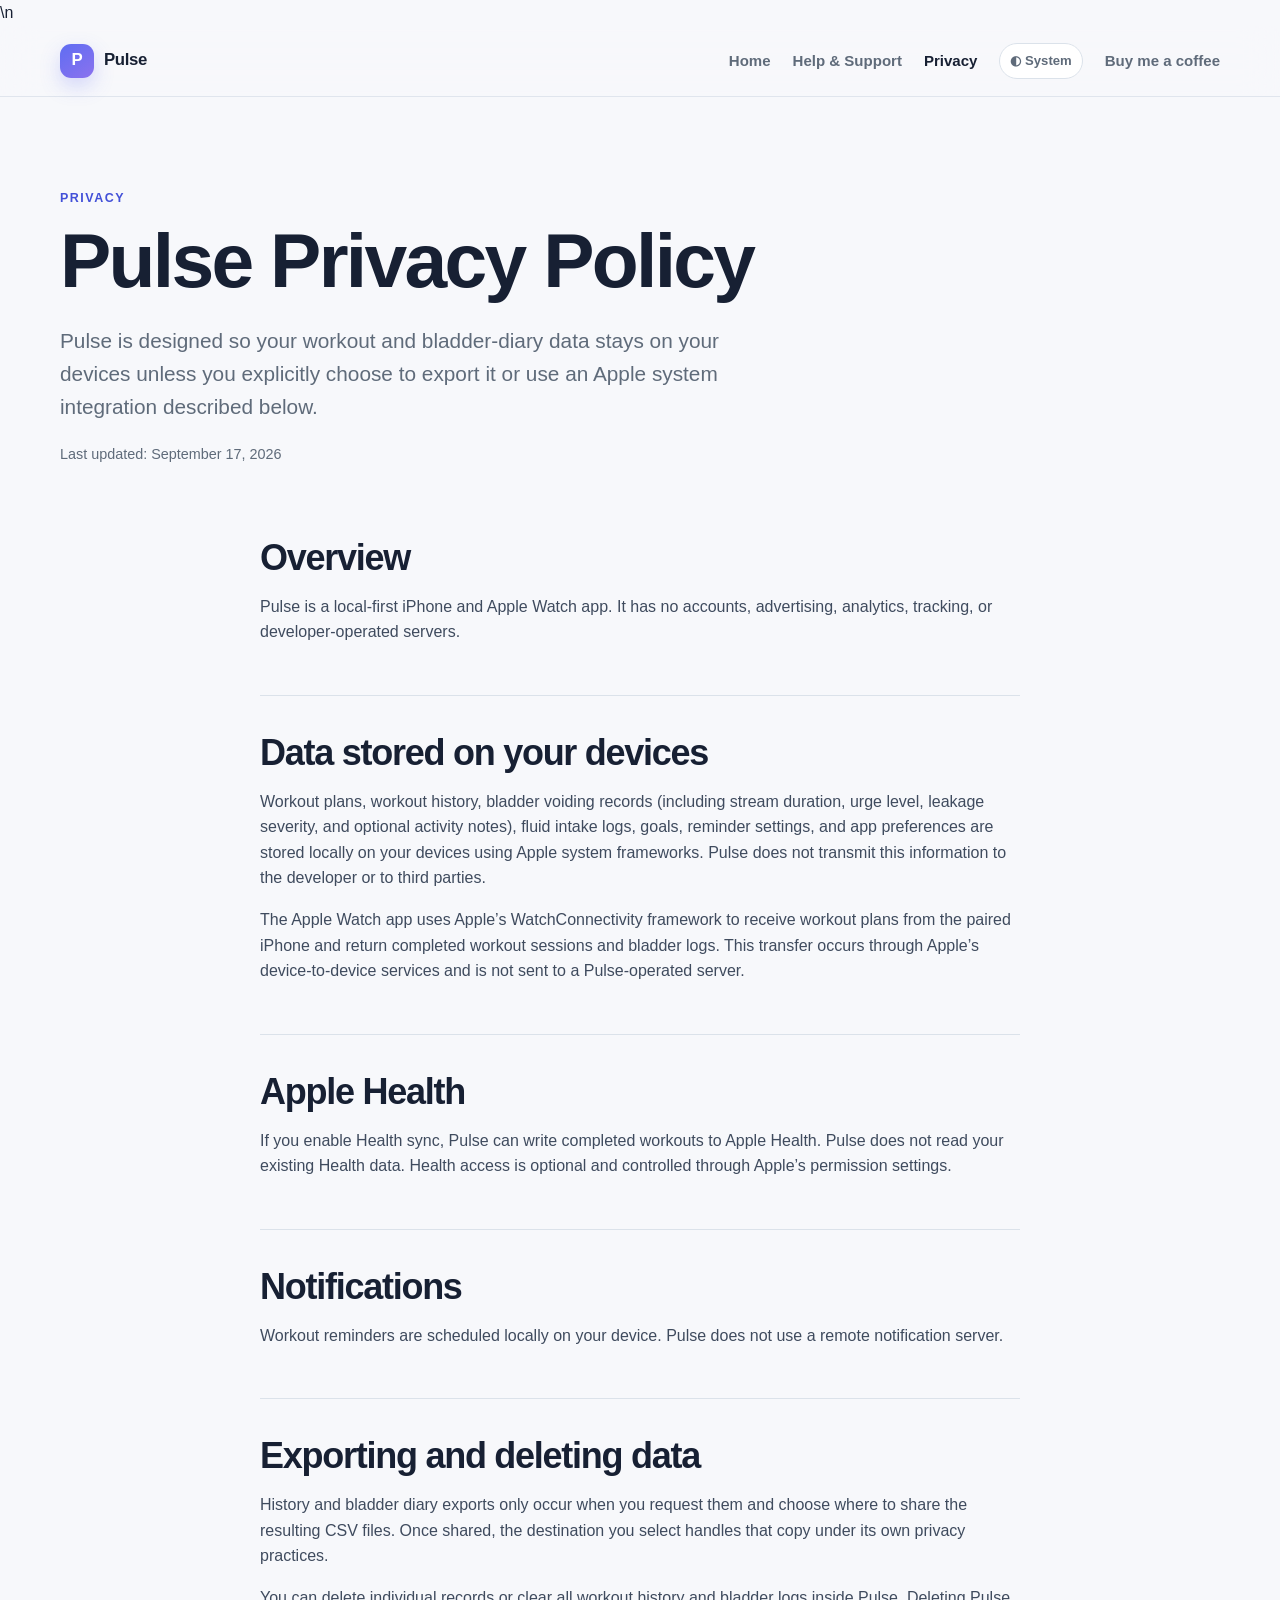
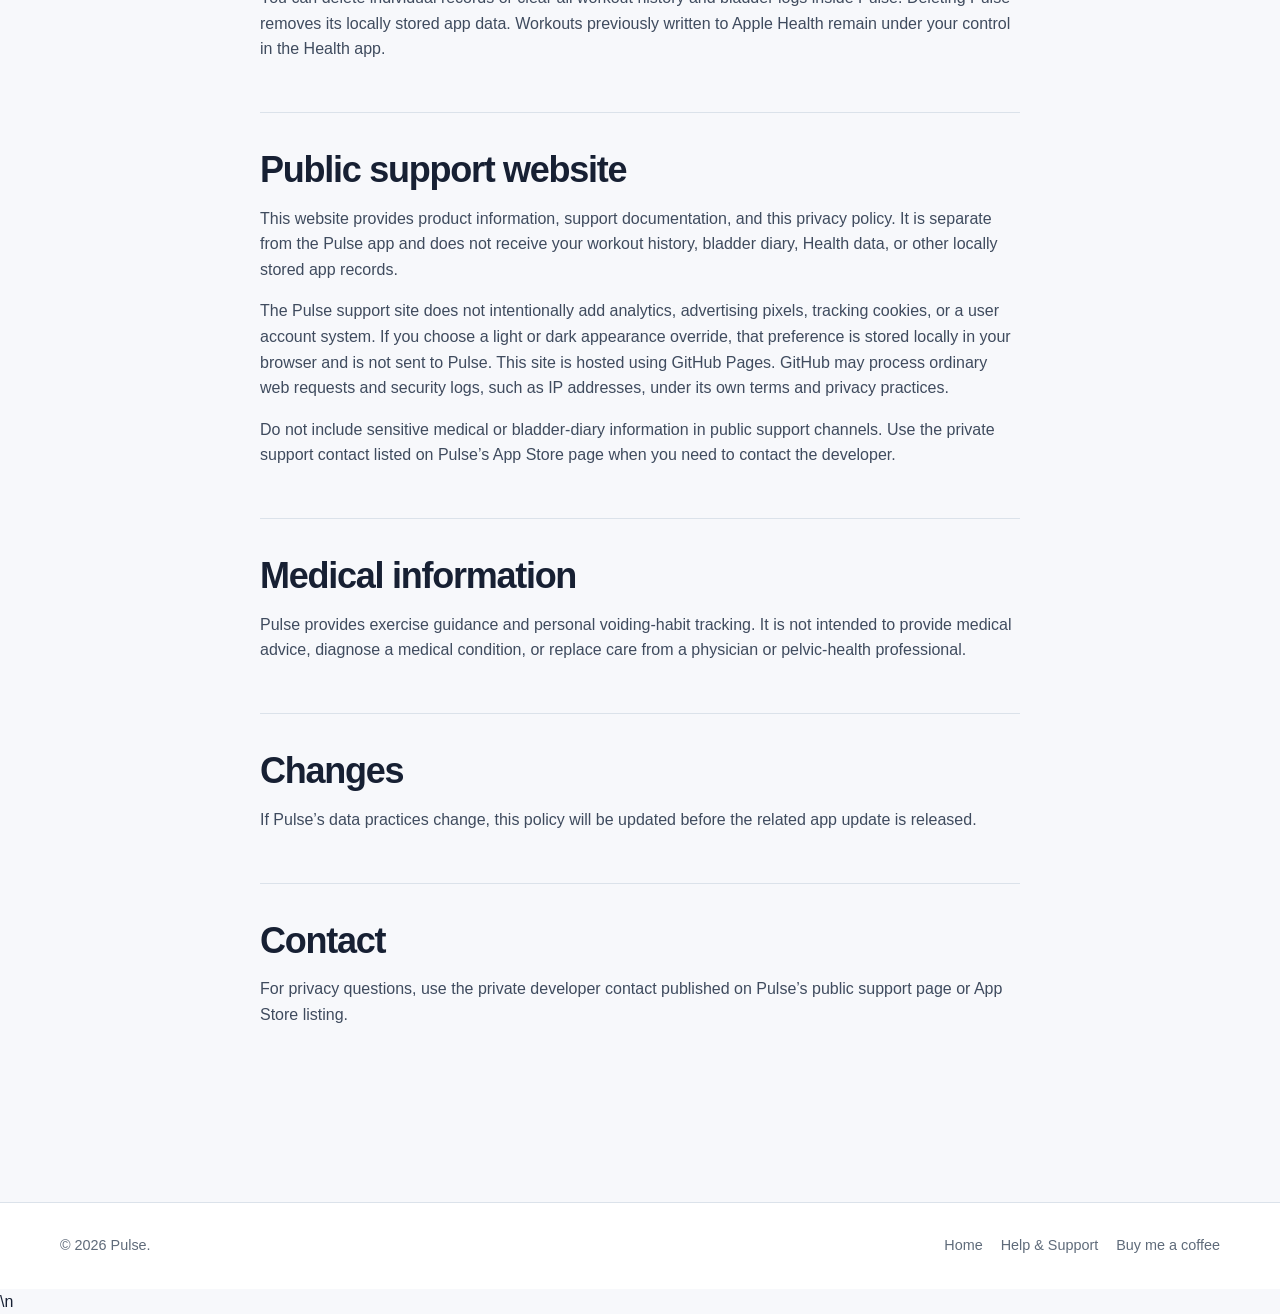
==== privacy/index.html @ 371ddc2e "Add system-aware dark mode" ====
<!doctype html>
<html lang="en">
<head>
  <meta charset="utf-8">
  <meta name="viewport" content="width=device-width, initial-scale=1">
  <meta name="description" content="Pulse privacy policy. Pulse is local-first, with no accounts, advertising, analytics, tracking, or developer-operated servers.">
  <meta name="theme-color" content="#f7f8fb">\n  <script>
    try {
      const theme = localStorage.getItem('pulse-theme');
      if (theme === 'light' || theme === 'dark') document.documentElement.dataset.theme = theme;
    } catch {}
  </script>
  <title>Privacy Policy — Pulse</title>
  <script>
    (() => {
      try {
        const theme = localStorage.getItem("pulse-theme");
        if (theme === "light" || theme === "dark") {
          document.documentElement.dataset.theme = theme;
        }
      } catch {}
    })();
  </script>
  <link rel="stylesheet" href="../assets/site.css">
  <script defer src="../assets/theme.js"></script>
</head>
<body>
  <a class="skip-link" href="#main">Skip to content</a>
  <header class="site-header">
    <div class="shell nav-wrap">
      <a class="brand" href="../" aria-label="Pulse home"><span class="brand-mark" aria-hidden="true">P</span><span>Pulse</span></a>
      <nav class="nav" aria-label="Primary navigation">
        <a href="../">Home</a>
        <a href="../support/">Help &amp; Support</a>
        <a href="./" aria-current="page">Privacy</a>
        <button class="theme-toggle" type="button" aria-label="Theme: System. Switch to light theme.">◐ System</button>
        <a href="https://buymeacoffee.com/motobear" target="_blank" rel="noopener noreferrer" aria-label="Buy me a coffee (opens in a new tab)">Buy me a coffee</a>
      </nav>
    </div>
  </header>

  <main id="main" class="docs-main">
    <section class="docs-hero shell">
      <p class="eyebrow">Privacy</p>
      <h1>Pulse Privacy Policy</h1>
      <p class="lede">Pulse is designed so your workout and bladder-diary data stays on your devices unless you explicitly choose to export it or use an Apple system integration described below.</p>
      <p class="updated">Last updated: September 17, 2026</p>
    </section>

    <article class="policy shell narrow">
      <section>
        <h2>Overview</h2>
        <p>Pulse is a local-first iPhone and Apple Watch app. It has no accounts, advertising, analytics, tracking, or developer-operated servers.</p>
      </section>

      <section>
        <h2>Data stored on your devices</h2>
        <p>Workout plans, workout history, bladder voiding records (including stream duration, urge level, leakage severity, and optional activity notes), fluid intake logs, goals, reminder settings, and app preferences are stored locally on your devices using Apple system frameworks. Pulse does not transmit this information to the developer or to third parties.</p>
        <p>The Apple Watch app uses Apple’s WatchConnectivity framework to receive workout plans from the paired iPhone and return completed workout sessions and bladder logs. This transfer occurs through Apple’s device-to-device services and is not sent to a Pulse-operated server.</p>
      </section>

      <section>
        <h2>Apple Health</h2>
        <p>If you enable Health sync, Pulse can write completed workouts to Apple Health. Pulse does not read your existing Health data. Health access is optional and controlled through Apple’s permission settings.</p>
      </section>

      <section>
        <h2>Notifications</h2>
        <p>Workout reminders are scheduled locally on your device. Pulse does not use a remote notification server.</p>
      </section>

      <section>
        <h2>Exporting and deleting data</h2>
        <p>History and bladder diary exports only occur when you request them and choose where to share the resulting CSV files. Once shared, the destination you select handles that copy under its own privacy practices.</p>
        <p>You can delete individual records or clear all workout history and bladder logs inside Pulse. Deleting Pulse removes its locally stored app data. Workouts previously written to Apple Health remain under your control in the Health app.</p>
      </section>

      <section>
        <h2>Public support website</h2>
        <p>This website provides product information, support documentation, and this privacy policy. It is separate from the Pulse app and does not receive your workout history, bladder diary, Health data, or other locally stored app records.</p>
        <p>The Pulse support site does not intentionally add analytics, advertising pixels, tracking cookies, or a user account system. If you choose a light or dark appearance override, that preference is stored locally in your browser and is not sent to Pulse. This site is hosted using GitHub Pages. GitHub may process ordinary web requests and security logs, such as IP addresses, under its own terms and privacy practices.</p>
        <p>Do not include sensitive medical or bladder-diary information in public support channels. Use the private support contact listed on Pulse’s App Store page when you need to contact the developer.</p>
      </section>

      <section>
        <h2>Medical information</h2>
        <p>Pulse provides exercise guidance and personal voiding-habit tracking. It is not intended to provide medical advice, diagnose a medical condition, or replace care from a physician or pelvic-health professional.</p>
      </section>

      <section>
        <h2>Changes</h2>
        <p>If Pulse’s data practices change, this policy will be updated before the related app update is released.</p>
      </section>

      <section>
        <h2>Contact</h2>
        <p>For privacy questions, use the private developer contact published on Pulse’s public support page or App Store listing.</p>
      </section>
    </article>
  </main>

  <footer class="site-footer">
    <div class="shell footer-wrap"><p>© 2026 Pulse.</p><nav aria-label="Footer navigation"><a href="../">Home</a><a href="../support/">Help &amp; Support</a><a href="https://buymeacoffee.com/motobear" target="_blank" rel="noopener noreferrer">Buy me a coffee</a></nav></div>
  </footer>
</body>
</html>
\n  <script src="../assets/theme.js" defer></script>
---- assets/site.css ----
:root {
  color-scheme: light;
  --bg: #f7f8fb;
  --surface: #ffffff;
  --surface-soft: #eef2f7;
  --surface-soft-end: #f2f4f8;
  --text: #172033;
  --muted: #5f6b7a;
  --body-copy: #3f4b5e;
  --line: #dbe2ea;
  --line-strong: #c6cfda;
  --accent: #5f6df2;
  --accent-strong: #4250d8;
  --accent-soft: #eceeff;
  --note-border: #d9ddff;
  --note-text: #384295;
  --success-soft: #edf7f2;
  --success-text: #236547;
  --success-border: #cfe7da;
  --header-bg: rgba(247, 248, 251, 0.88);
  --header-line: rgba(219, 226, 234, 0.8);
  --primary-bg: #172033;
  --primary-text: #ffffff;
  --primary-hover: #29354d;
  --secondary-hover: #fdfdff;
  --focus-ring: rgba(95, 109, 242, 0.45);
  --brand-shadow: rgba(95, 109, 242, 0.25);
  --hero-glow: rgba(95, 109, 242, 0.2);
  --card-shadow: rgba(31, 42, 68, 0.04);
  --image-shadow: rgba(31, 42, 68, 0.11);
  --callout-shadow: rgba(31, 42, 68, 0.06);
  --primary-shadow: rgba(23, 32, 51, 0.15);
  --shadow: 0 18px 50px rgba(31, 42, 68, 0.12);
  --radius-lg: 28px;
  --radius-md: 18px;
  --radius-sm: 12px;
  --shell: 1160px;
}

:root[data-theme="dark"] {
  color-scheme: dark;
  --bg: #0f1218;
  --surface: #171c25;
  --surface-soft: #121822;
  --surface-soft-end: #151c27;
  --text: #edf2f8;
  --muted: #aab4c3;
  --body-copy: #c3ccd8;
  --line: #2b3442;
  --line-strong: #3a4657;
  --accent: #8f9aff;
  --accent-strong: #aeb5ff;
  --accent-soft: #202848;
  --note-border: #384474;
  --note-text: #c5caff;
  --success-soft: #14251f;
  --success-text: #9ed6bd;
  --success-border: #285342;
  --header-bg: rgba(15, 18, 24, 0.88);
  --header-line: rgba(43, 52, 66, 0.9);
  --primary-bg: #edf2f8;
  --primary-text: #111722;
  --primary-hover: #dce3ec;
  --secondary-hover: #1d2430;
  --focus-ring: rgba(143, 154, 255, 0.55);
  --brand-shadow: rgba(95, 109, 242, 0.32);
  --hero-glow: rgba(95, 109, 242, 0.25);
  --card-shadow: rgba(0, 0, 0, 0.18);
  --image-shadow: rgba(0, 0, 0, 0.34);
  --callout-shadow: rgba(0, 0, 0, 0.2);
  --primary-shadow: rgba(0, 0, 0, 0.28);
  --shadow: 0 18px 50px rgba(0, 0, 0, 0.32);
}

@media (prefers-color-scheme: dark) {
  :root:not([data-theme="light"]) {
    color-scheme: dark;
    --bg: #0f1218;
    --surface: #171c25;
    --surface-soft: #121822;
    --surface-soft-end: #151c27;
    --text: #edf2f8;
    --muted: #aab4c3;
    --body-copy: #c3ccd8;
    --line: #2b3442;
    --line-strong: #3a4657;
    --accent: #8f9aff;
    --accent-strong: #aeb5ff;
    --accent-soft: #202848;
    --note-border: #384474;
    --note-text: #c5caff;
    --success-soft: #14251f;
    --success-text: #9ed6bd;
    --success-border: #285342;
    --header-bg: rgba(15, 18, 24, 0.88);
    --header-line: rgba(43, 52, 66, 0.9);
    --primary-bg: #edf2f8;
    --primary-text: #111722;
    --primary-hover: #dce3ec;
    --secondary-hover: #1d2430;
    --focus-ring: rgba(143, 154, 255, 0.55);
    --brand-shadow: rgba(95, 109, 242, 0.32);
    --hero-glow: rgba(95, 109, 242, 0.25);
    --card-shadow: rgba(0, 0, 0, 0.18);
    --image-shadow: rgba(0, 0, 0, 0.34);
    --callout-shadow: rgba(0, 0, 0, 0.2);
    --primary-shadow: rgba(0, 0, 0, 0.28);
    --shadow: 0 18px 50px rgba(0, 0, 0, 0.32);
  }
}

* { box-sizing: border-box; }
html { scroll-behavior: smooth; }
body {
  margin: 0;
  background: var(--bg);
  color: var(--text);
  font-family: -apple-system, BlinkMacSystemFont, "SF Pro Text", "Segoe UI", sans-serif;
  line-height: 1.6;
  -webkit-font-smoothing: antialiased;
}
img { display: block; max-width: 100%; }
a { color: inherit; }
button, a { -webkit-tap-highlight-color: transparent; }
:focus-visible {
  outline: 3px solid var(--focus-ring);
  outline-offset: 4px;
  border-radius: 6px;
}

.skip-link {
  position: fixed;
  left: 16px;
  top: 12px;
  z-index: 100;
  transform: translateY(-180%);
  background: var(--text);
  color: var(--bg);
  padding: 10px 14px;
  border-radius: 10px;
  text-decoration: none;
}
.skip-link:focus { transform: translateY(0); }

.shell {
  width: min(calc(100% - 40px), var(--shell));
  margin-inline: auto;
}
.narrow { max-width: 760px; }

.site-header {
  position: sticky;
  top: 0;
  z-index: 20;
  background: var(--header-bg);
  backdrop-filter: blur(18px);
  border-bottom: 1px solid var(--header-line);
}
.nav-wrap {
  min-height: 70px;
  display: flex;
  align-items: center;
  justify-content: space-between;
  gap: 24px;
}
.brand {
  display: inline-flex;
  align-items: center;
  gap: 10px;
  font-weight: 750;
  font-size: 1.05rem;
  text-decoration: none;
  letter-spacing: -0.02em;
}
.brand-mark {
  display: grid;
  place-items: center;
  width: 34px;
  height: 34px;
  border-radius: 11px;
  background: linear-gradient(145deg, var(--accent), #8b72ee);
  color: white;
  box-shadow: 0 8px 20px var(--brand-shadow);
}
.nav {
  display: flex;
  align-items: center;
  gap: 22px;
  font-size: 0.94rem;
}
.nav a {
  text-decoration: none;
  color: var(--muted);
  font-weight: 600;
}
.nav a:hover,
.nav a[aria-current="page"] { color: var(--text); }
.theme-toggle {
  display: inline-flex;
  align-items: center;
  justify-content: center;
  gap: 7px;
  min-height: 36px;
  padding: 6px 10px;
  border: 1px solid var(--line);
  border-radius: 999px;
  background: var(--surface);
  color: var(--muted);
  font: inherit;
  font-size: 0.82rem;
  font-weight: 700;
  cursor: pointer;
}
.theme-toggle:hover {
  color: var(--text);
  border-color: var(--line-strong);
  background: var(--secondary-hover);
}
.theme-toggle [data-theme-icon] {
  width: 1.1em;
  text-align: center;
  font-size: 1rem;
  line-height: 1;
}

.hero {
  display: grid;
  grid-template-columns: minmax(0, 1.08fr) minmax(300px, 0.72fr);
  gap: clamp(38px, 7vw, 90px);
  align-items: center;
  padding-top: clamp(64px, 9vw, 120px);
  padding-bottom: clamp(70px, 10vw, 130px);
}
.hero-copy { max-width: 720px; }
.eyebrow {
  margin: 0 0 10px;
  color: var(--accent-strong);
  font-size: 0.78rem;
  font-weight: 800;
  letter-spacing: 0.12em;
  text-transform: uppercase;
}
h1, h2, h3 {
  margin-top: 0;
  line-height: 1.08;
  letter-spacing: -0.035em;
}
h1 {
  margin-bottom: 22px;
  font-size: clamp(2.8rem, 6.5vw, 5.8rem);
  max-width: 13ch;
}
h2 { font-size: clamp(2rem, 4vw, 3.5rem); }
h3 { font-size: 1.2rem; }
.lede {
  max-width: 62ch;
  margin: 0;
  color: var(--muted);
  font-size: clamp(1.08rem, 2vw, 1.3rem);
}
.cta-row {
  display: flex;
  flex-wrap: wrap;
  gap: 12px;
  margin-top: 30px;
}
.button {
  display: inline-flex;
  align-items: center;
  justify-content: center;
  min-height: 48px;
  padding: 11px 18px;
  border: 1px solid transparent;
  border-radius: 14px;
  text-decoration: none;
  font-weight: 750;
}
.button-primary {
  background: var(--primary-bg);
  color: var(--primary-text);
  box-shadow: 0 10px 26px var(--primary-shadow);
}
.button-primary:hover { background: var(--primary-hover); }
.button-secondary {
  background: var(--surface);
  border-color: var(--line);
  color: var(--text);
}
.button-secondary:hover { background: var(--secondary-hover); border-color: var(--line-strong); }
.signal-list {
  display: flex;
  flex-wrap: wrap;
  gap: 8px;
  padding: 0;
  margin: 28px 0 0;
  list-style: none;
}
.signal-list li {
  padding: 7px 11px;
  border-radius: 999px;
  background: var(--surface);
  border: 1px solid var(--line);
  color: var(--muted);
  font-size: 0.86rem;
  font-weight: 650;
}
.hero-device {
  position: relative;
  max-width: 360px;
  justify-self: center;
}
.hero-device::before {
  content: "";
  position: absolute;
  inset: 8% -16% 3%;
  z-index: -1;
  border-radius: 50%;
  background: radial-gradient(circle at 50% 45%, var(--hero-glow), rgba(95, 109, 242, 0) 68%);
  filter: blur(8px);
}
.hero-device img {
  width: 100%;
  border-radius: 34px;
  box-shadow: var(--shadow);
}

.section { padding-block: clamp(64px, 9vw, 112px); }
.section-soft {
  background: linear-gradient(180deg, var(--surface-soft), var(--surface-soft-end));
  border-block: 1px solid var(--line);
}
.section-heading { max-width: 760px; margin-bottom: 42px; }
.section-heading.compact { margin-bottom: 28px; }
.section-heading h2 { margin-bottom: 14px; }
.section-heading p:not(.eyebrow) { color: var(--muted); margin: 0; font-size: 1.08rem; }
.feature-grid {
  display: grid;
  grid-template-columns: repeat(2, minmax(0, 1fr));
  gap: 16px;
}
.feature-card {
  min-height: 230px;
  padding: 26px;
  background: var(--surface);
  border: 1px solid var(--line);
  border-radius: var(--radius-md);
  box-shadow: 0 8px 24px var(--card-shadow);
}
.feature-card h3 { margin: 20px 0 10px; }
.feature-card p { margin: 0; color: var(--muted); }
.feature-number {
  display: inline-flex;
  color: var(--accent-strong);
  font-size: 0.8rem;
  font-weight: 800;
  letter-spacing: 0.08em;
}
.split {
  display: grid;
  grid-template-columns: minmax(0, 1fr) minmax(0, 0.85fr);
  gap: clamp(32px, 8vw, 100px);
  align-items: start;
}
.split h2 { margin-bottom: 0; max-width: 13ch; }
.prose-short { color: var(--muted); font-size: 1.05rem; }
.prose-short p:first-child { margin-top: 0; }
.text-link { color: var(--accent-strong); font-weight: 750; text-decoration: none; }
.text-link:hover { text-decoration: underline; text-underline-offset: 3px; }

.screenshot-grid {
  display: grid;
  grid-template-columns: repeat(5, minmax(190px, 1fr));
  gap: 18px;
  overflow-x: auto;
  padding: 8px 4px 28px;
  scroll-snap-type: x proximity;
}
.screenshot-grid figure {
  margin: 0;
  min-width: 210px;
  scroll-snap-align: start;
}
.screenshot-grid img {
  width: 100%;
  border-radius: 26px;
  border: 1px solid var(--header-line);
  box-shadow: 0 16px 38px var(--image-shadow);
}

.callout {
  display: flex;
  align-items: center;
  justify-content: space-between;
  gap: 28px;
  padding: clamp(28px, 5vw, 52px);
  background: var(--surface);
  border: 1px solid var(--line);
  border-radius: var(--radius-lg);
  box-shadow: 0 12px 36px var(--callout-shadow);
}
.callout h2 { margin-bottom: 10px; font-size: clamp(1.8rem, 4vw, 3rem); }
.callout p:not(.eyebrow) { max-width: 58ch; margin: 0; color: var(--muted); }
.callout .button { flex: 0 0 auto; }
.disclaimer {
  margin-top: -24px;
  margin-bottom: 72px;
  padding: 18px 20px;
  background: var(--success-soft);
  color: var(--success-text);
  border: 1px solid var(--success-border);
  border-radius: 14px;
  font-size: 0.94rem;
}

.docs-main { padding-bottom: 80px; }
.docs-hero {
  padding-top: clamp(58px, 8vw, 92px);
  padding-bottom: 48px;
}
.docs-hero h1 { max-width: none; font-size: clamp(2.6rem, 6vw, 4.8rem); }
.updated { margin-top: 20px; color: var(--muted); font-size: 0.9rem; }
.docs-layout {
  display: grid;
  grid-template-columns: 220px minmax(0, 760px);
  gap: clamp(42px, 7vw, 92px);
  align-items: start;
}
.docs-toc {
  position: sticky;
  top: 96px;
  display: grid;
  gap: 8px;
  padding: 16px 0;
}
.docs-toc strong { margin-bottom: 4px; font-size: 0.88rem; }
.docs-toc a {
  color: var(--muted);
  font-size: 0.9rem;
  text-decoration: none;
}
.docs-toc a:hover { color: var(--accent-strong); }
.docs-content section,
.policy section {
  padding-block: 10px 34px;
  scroll-margin-top: 96px;
}
.docs-content section + section,
.policy section + section { border-top: 1px solid var(--line); padding-top: 38px; }
.docs-content h2,
.policy h2 { font-size: clamp(1.6rem, 3vw, 2.25rem); margin-bottom: 16px; }
.docs-content h3 { margin: 26px 0 8px; font-size: 1.06rem; letter-spacing: -0.015em; }
.docs-content p,
.docs-content li,
.policy p { color: var(--body-copy); }
.docs-content ul,
.docs-content ol { padding-left: 1.25rem; }
.docs-content li + li { margin-top: 8px; }
.note {
  margin: 22px 0 6px;
  padding: 16px 18px;
  background: var(--accent-soft);
  border: 1px solid var(--note-border);
  border-radius: var(--radius-sm);
  color: var(--note-text);
}
.docs-medical {
  background: var(--surface-soft);
  border: 1px solid var(--line) !important;
  border-radius: var(--radius-md);
  padding: 24px !important;
  margin-top: 14px;
}
.policy { padding-bottom: 44px; }

.site-footer {
  border-top: 1px solid var(--line);
  background: var(--surface);
}
.footer-wrap {
  min-height: 86px;
  display: flex;
  align-items: center;
  justify-content: space-between;
  gap: 20px;
  color: var(--muted);
  font-size: 0.9rem;
}
.footer-wrap p { margin: 0; }
.footer-wrap nav { display: flex; flex-wrap: wrap; gap: 18px; }
.footer-wrap a { text-decoration: none; }
.footer-wrap a:hover { color: var(--text); }

.error-theme-control {
  position: fixed;
  top: 18px;
  right: 18px;
  z-index: 10;
}
.error-page {
  min-height: 100vh;
  display: grid;
  place-items: center;
  padding: 40px 20px;
}
.error-card {
  width: min(100%, 620px);
  padding: 40px;
  text-align: center;
  background: var(--surface);
  border: 1px solid var(--line);
  border-radius: var(--radius-lg);
  box-shadow: var(--shadow);
}
.error-card h1 { max-width: none; font-size: clamp(3rem, 8vw, 6rem); margin-bottom: 10px; }
.error-card p { color: var(--muted); margin-bottom: 24px; }

@media (max-width: 900px) {
  .hero { grid-template-columns: 1fr; }
  .hero-copy { max-width: 760px; }
  .hero-device { max-width: 310px; }
  .split { grid-template-columns: 1fr; }
  .split h2 { max-width: 18ch; }
  .docs-layout { grid-template-columns: 1fr; }
  .docs-toc {
    position: static;
    grid-template-columns: repeat(2, minmax(0, 1fr));
    padding: 18px;
    background: var(--surface);
    border: 1px solid var(--line);
    border-radius: var(--radius-md);
  }
  .docs-toc strong { grid-column: 1 / -1; }
}

@media (max-width: 680px) {
  .shell { width: min(calc(100% - 28px), var(--shell)); }
  .site-header { position: static; }
  .nav-wrap { min-height: auto; padding-block: 15px; align-items: flex-start; }
  .nav { gap: 12px 12px; flex-wrap: wrap; justify-content: flex-end; font-size: 0.86rem; }
  .theme-toggle {
    width: 36px;
    min-height: 36px;
    padding: 0;
  }
  .theme-toggle [data-theme-label] { display: none; }
  .hero { padding-top: 52px; }
  h1 { font-size: clamp(2.65rem, 13vw, 4rem); }
  .feature-grid { grid-template-columns: 1fr; }
  .feature-card { min-height: 0; }
  .callout { align-items: flex-start; flex-direction: column; }
  .callout .button { width: 100%; }
  .docs-toc { grid-template-columns: 1fr; }
  .footer-wrap { align-items: flex-start; flex-direction: column; justify-content: center; padding-block: 24px; }
}

@media (prefers-reduced-motion: reduce) {
  html { scroll-behavior: auto; }
  *, *::before, *::after { animation-duration: 0.01ms !important; animation-iteration-count: 1 !important; transition-duration: 0.01ms !important; }
}
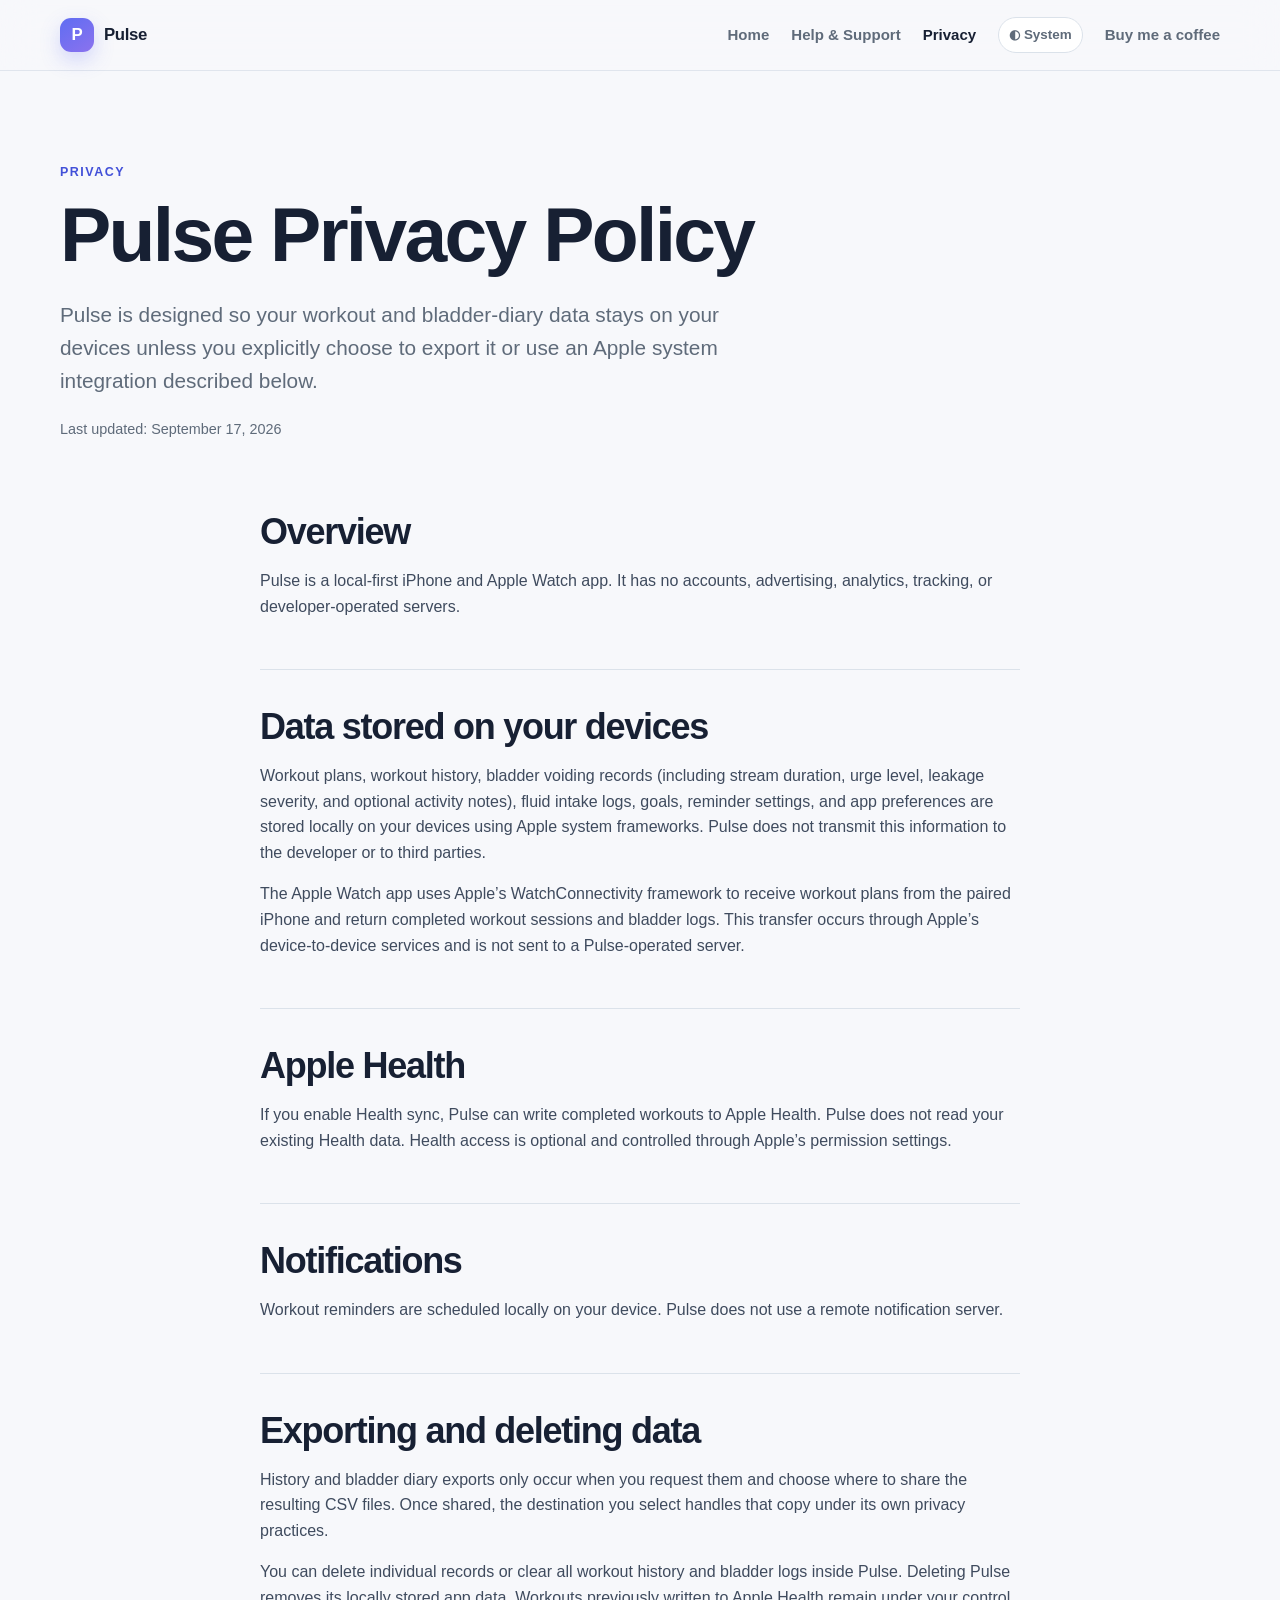
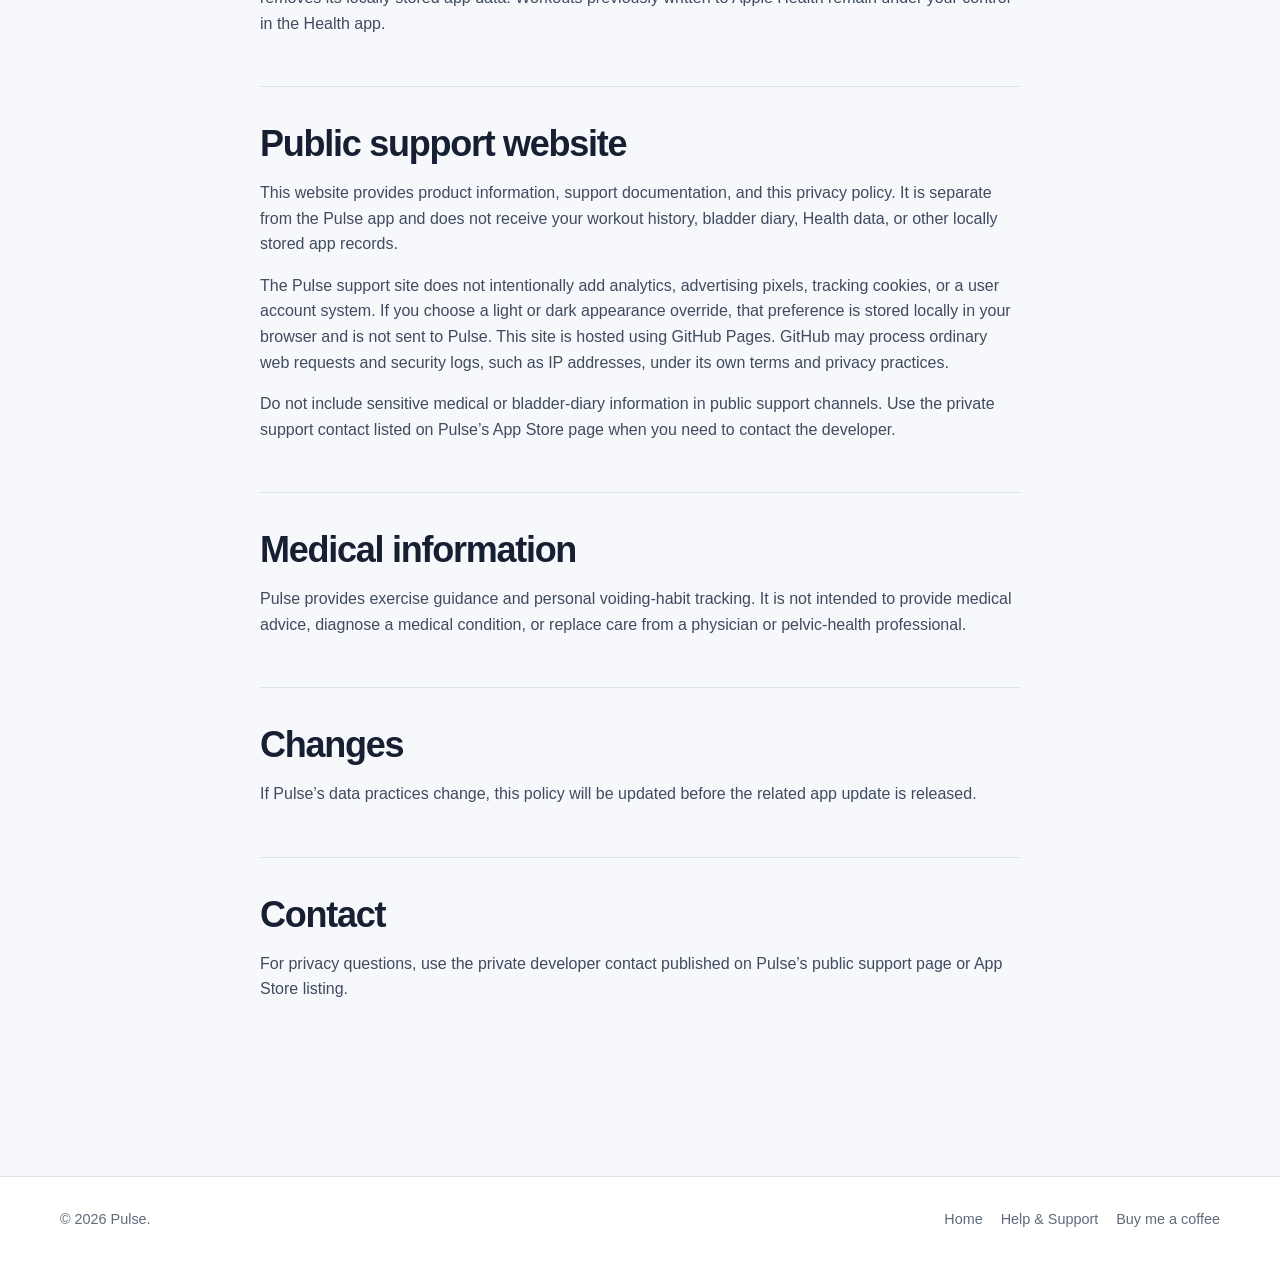
==== commit b3c03c0e: "Restore working site-wide dark mode" ====
--- a/privacy/index.html
+++ b/privacy/index.html
@@ -4,12 +4,7 @@
   <meta charset="utf-8">
   <meta name="viewport" content="width=device-width, initial-scale=1">
   <meta name="description" content="Pulse privacy policy. Pulse is local-first, with no accounts, advertising, analytics, tracking, or developer-operated servers.">
-  <meta name="theme-color" content="#f7f8fb">\n  <script>
-    try {
-      const theme = localStorage.getItem('pulse-theme');
-      if (theme === 'light' || theme === 'dark') document.documentElement.dataset.theme = theme;
-    } catch {}
-  </script>
+  <meta name="theme-color" content="#f7f8fb">
   <title>Privacy Policy — Pulse</title>
   <script>
     (() => {
@@ -104,4 +99,3 @@
   </footer>
 </body>
 </html>
-\n  <script src="../assets/theme.js" defer></script>
--- a/assets/site.css
+++ b/assets/site.css
@@ -1,35 +1,29 @@
 :root {
-  color-scheme: light;
+  color-scheme: light dark;
   --bg: #f7f8fb;
   --surface: #ffffff;
   --surface-soft: #eef2f7;
-  --surface-soft-end: #f2f4f8;
   --text: #172033;
+  --body-text: #3f4b5e;
   --muted: #5f6b7a;
-  --body-copy: #3f4b5e;
   --line: #dbe2ea;
-  --line-strong: #c6cfda;
   --accent: #5f6df2;
   --accent-strong: #4250d8;
   --accent-soft: #eceeff;
+  --success-soft: #edf7f2;
+  --success-text: #236547;
+  --header-bg: rgba(247, 248, 251, 0.88);
+  --header-border: rgba(219, 226, 234, 0.8);
+  --button-primary-text: #ffffff;
+  --button-primary-hover: #29354d;
+  --button-secondary-hover: #fdfdff;
+  --button-secondary-hover-line: #c6cfda;
+  --section-soft-end: #f2f4f8;
   --note-border: #d9ddff;
   --note-text: #384295;
-  --success-soft: #edf7f2;
-  --success-text: #236547;
-  --success-border: #cfe7da;
-  --header-bg: rgba(247, 248, 251, 0.88);
-  --header-line: rgba(219, 226, 234, 0.8);
-  --primary-bg: #172033;
-  --primary-text: #ffffff;
-  --primary-hover: #29354d;
-  --secondary-hover: #fdfdff;
+  --disclaimer-border: #cfe7da;
+  --screenshot-border: rgba(219, 226, 234, 0.8);
   --focus-ring: rgba(95, 109, 242, 0.45);
-  --brand-shadow: rgba(95, 109, 242, 0.25);
-  --hero-glow: rgba(95, 109, 242, 0.2);
-  --card-shadow: rgba(31, 42, 68, 0.04);
-  --image-shadow: rgba(31, 42, 68, 0.11);
-  --callout-shadow: rgba(31, 42, 68, 0.06);
-  --primary-shadow: rgba(23, 32, 51, 0.15);
   --shadow: 0 18px 50px rgba(31, 42, 68, 0.12);
   --radius-lg: 28px;
   --radius-md: 18px;
@@ -37,75 +31,67 @@
   --shell: 1160px;
 }
 
+:root[data-theme="light"] {
+  color-scheme: light;
+}
+
 :root[data-theme="dark"] {
   color-scheme: dark;
-  --bg: #0f1218;
-  --surface: #171c25;
-  --surface-soft: #121822;
-  --surface-soft-end: #151c27;
-  --text: #edf2f8;
-  --muted: #aab4c3;
-  --body-copy: #c3ccd8;
-  --line: #2b3442;
-  --line-strong: #3a4657;
-  --accent: #8f9aff;
-  --accent-strong: #aeb5ff;
-  --accent-soft: #202848;
-  --note-border: #384474;
-  --note-text: #c5caff;
-  --success-soft: #14251f;
-  --success-text: #9ed6bd;
-  --success-border: #285342;
-  --header-bg: rgba(15, 18, 24, 0.88);
-  --header-line: rgba(43, 52, 66, 0.9);
-  --primary-bg: #edf2f8;
-  --primary-text: #111722;
-  --primary-hover: #dce3ec;
-  --secondary-hover: #1d2430;
-  --focus-ring: rgba(143, 154, 255, 0.55);
-  --brand-shadow: rgba(95, 109, 242, 0.32);
-  --hero-glow: rgba(95, 109, 242, 0.25);
-  --card-shadow: rgba(0, 0, 0, 0.18);
-  --image-shadow: rgba(0, 0, 0, 0.34);
-  --callout-shadow: rgba(0, 0, 0, 0.2);
-  --primary-shadow: rgba(0, 0, 0, 0.28);
-  --shadow: 0 18px 50px rgba(0, 0, 0, 0.32);
+  --bg: #0f1117;
+  --surface: #171b24;
+  --surface-soft: #131720;
+  --text: #f1f4fa;
+  --body-text: #cbd3df;
+  --muted: #aab3c2;
+  --line: #2b3342;
+  --accent: #8b91ff;
+  --accent-strong: #b4b8ff;
+  --accent-soft: #222743;
+  --success-soft: #15241e;
+  --success-text: #8fd7b2;
+  --header-bg: rgba(15, 17, 23, 0.88);
+  --header-border: rgba(43, 51, 66, 0.85);
+  --button-primary-text: #11151c;
+  --button-primary-hover: #d8ddea;
+  --button-secondary-hover: #1c222e;
+  --button-secondary-hover-line: #3a4558;
+  --section-soft-end: #171b24;
+  --note-border: #3b426e;
+  --note-text: #c2c6ff;
+  --disclaimer-border: #2d513f;
+  --screenshot-border: rgba(58, 69, 88, 0.9);
+  --focus-ring: rgba(139, 145, 255, 0.55);
+  --shadow: 0 18px 50px rgba(0, 0, 0, 0.34);
 }
 
 @media (prefers-color-scheme: dark) {
-  :root:not([data-theme="light"]) {
+  :root:not([data-theme]) {
     color-scheme: dark;
-    --bg: #0f1218;
-    --surface: #171c25;
-    --surface-soft: #121822;
-    --surface-soft-end: #151c27;
-    --text: #edf2f8;
-    --muted: #aab4c3;
-    --body-copy: #c3ccd8;
-    --line: #2b3442;
-    --line-strong: #3a4657;
-    --accent: #8f9aff;
-    --accent-strong: #aeb5ff;
-    --accent-soft: #202848;
-    --note-border: #384474;
-    --note-text: #c5caff;
-    --success-soft: #14251f;
-    --success-text: #9ed6bd;
-    --success-border: #285342;
-    --header-bg: rgba(15, 18, 24, 0.88);
-    --header-line: rgba(43, 52, 66, 0.9);
-    --primary-bg: #edf2f8;
-    --primary-text: #111722;
-    --primary-hover: #dce3ec;
-    --secondary-hover: #1d2430;
-    --focus-ring: rgba(143, 154, 255, 0.55);
-    --brand-shadow: rgba(95, 109, 242, 0.32);
-    --hero-glow: rgba(95, 109, 242, 0.25);
-    --card-shadow: rgba(0, 0, 0, 0.18);
-    --image-shadow: rgba(0, 0, 0, 0.34);
-    --callout-shadow: rgba(0, 0, 0, 0.2);
-    --primary-shadow: rgba(0, 0, 0, 0.28);
-    --shadow: 0 18px 50px rgba(0, 0, 0, 0.32);
+    --bg: #0f1117;
+    --surface: #171b24;
+    --surface-soft: #131720;
+    --text: #f1f4fa;
+    --body-text: #cbd3df;
+    --muted: #aab3c2;
+    --line: #2b3342;
+    --accent: #8b91ff;
+    --accent-strong: #b4b8ff;
+    --accent-soft: #222743;
+    --success-soft: #15241e;
+    --success-text: #8fd7b2;
+    --header-bg: rgba(15, 17, 23, 0.88);
+    --header-border: rgba(43, 51, 66, 0.85);
+    --button-primary-text: #11151c;
+    --button-primary-hover: #d8ddea;
+    --button-secondary-hover: #1c222e;
+    --button-secondary-hover-line: #3a4558;
+    --section-soft-end: #171b24;
+    --note-border: #3b426e;
+    --note-text: #c2c6ff;
+    --disclaimer-border: #2d513f;
+    --screenshot-border: rgba(58, 69, 88, 0.9);
+    --focus-ring: rgba(139, 145, 255, 0.55);
+    --shadow: 0 18px 50px rgba(0, 0, 0, 0.34);
   }
 }
 
@@ -135,7 +121,7 @@
   z-index: 100;
   transform: translateY(-180%);
   background: var(--text);
-  color: var(--bg);
+  color: var(--button-primary-text);
   padding: 10px 14px;
   border-radius: 10px;
   text-decoration: none;
@@ -154,7 +140,7 @@
   z-index: 20;
   background: var(--header-bg);
   backdrop-filter: blur(18px);
-  border-bottom: 1px solid var(--header-line);
+  border-bottom: 1px solid var(--header-border);
 }
 .nav-wrap {
   min-height: 70px;
@@ -180,7 +166,7 @@
   border-radius: 11px;
   background: linear-gradient(145deg, var(--accent), #8b72ee);
   color: white;
-  box-shadow: 0 8px 20px var(--brand-shadow);
+  box-shadow: 0 8px 20px rgba(95, 109, 242, 0.25);
 }
 .nav {
   display: flex;
@@ -196,10 +182,7 @@
 .nav a:hover,
 .nav a[aria-current="page"] { color: var(--text); }
 .theme-toggle {
-  display: inline-flex;
-  align-items: center;
-  justify-content: center;
-  gap: 7px;
+  appearance: none;
   min-height: 36px;
   padding: 6px 10px;
   border: 1px solid var(--line);
@@ -207,20 +190,15 @@
   background: var(--surface);
   color: var(--muted);
   font: inherit;
-  font-size: 0.82rem;
-  font-weight: 700;
+  font-size: 0.84rem;
+  font-weight: 650;
+  line-height: 1;
   cursor: pointer;
 }
 .theme-toggle:hover {
   color: var(--text);
-  border-color: var(--line-strong);
-  background: var(--secondary-hover);
-}
-.theme-toggle [data-theme-icon] {
-  width: 1.1em;
-  text-align: center;
-  font-size: 1rem;
-  line-height: 1;
+  background: var(--button-secondary-hover);
+  border-color: var(--button-secondary-hover-line);
 }
 
 .hero {
@@ -276,17 +254,17 @@
   font-weight: 750;
 }
 .button-primary {
-  background: var(--primary-bg);
-  color: var(--primary-text);
-  box-shadow: 0 10px 26px var(--primary-shadow);
-}
-.button-primary:hover { background: var(--primary-hover); }
+  background: var(--text);
+  color: var(--button-primary-text);
+  box-shadow: 0 10px 26px rgba(23, 32, 51, 0.15);
+}
+.button-primary:hover { background: var(--button-primary-hover); }
 .button-secondary {
   background: var(--surface);
   border-color: var(--line);
   color: var(--text);
 }
-.button-secondary:hover { background: var(--secondary-hover); border-color: var(--line-strong); }
+.button-secondary:hover { background: var(--button-secondary-hover); border-color: var(--button-secondary-hover-line); }
 .signal-list {
   display: flex;
   flex-wrap: wrap;
@@ -315,7 +293,7 @@
   inset: 8% -16% 3%;
   z-index: -1;
   border-radius: 50%;
-  background: radial-gradient(circle at 50% 45%, var(--hero-glow), rgba(95, 109, 242, 0) 68%);
+  background: radial-gradient(circle at 50% 45%, rgba(95, 109, 242, 0.2), rgba(95, 109, 242, 0) 68%);
   filter: blur(8px);
 }
 .hero-device img {
@@ -326,7 +304,7 @@
 
 .section { padding-block: clamp(64px, 9vw, 112px); }
 .section-soft {
-  background: linear-gradient(180deg, var(--surface-soft), var(--surface-soft-end));
+  background: linear-gradient(180deg, var(--surface-soft), var(--section-soft-end));
   border-block: 1px solid var(--line);
 }
 .section-heading { max-width: 760px; margin-bottom: 42px; }
@@ -344,7 +322,7 @@
   background: var(--surface);
   border: 1px solid var(--line);
   border-radius: var(--radius-md);
-  box-shadow: 0 8px 24px var(--card-shadow);
+  box-shadow: 0 8px 24px rgba(31, 42, 68, 0.04);
 }
 .feature-card h3 { margin: 20px 0 10px; }
 .feature-card p { margin: 0; color: var(--muted); }
@@ -383,8 +361,8 @@
 .screenshot-grid img {
   width: 100%;
   border-radius: 26px;
-  border: 1px solid var(--header-line);
-  box-shadow: 0 16px 38px var(--image-shadow);
+  border: 1px solid var(--screenshot-border);
+  box-shadow: 0 16px 38px rgba(31, 42, 68, 0.11);
 }
 
 .callout {
@@ -396,7 +374,7 @@
   background: var(--surface);
   border: 1px solid var(--line);
   border-radius: var(--radius-lg);
-  box-shadow: 0 12px 36px var(--callout-shadow);
+  box-shadow: 0 12px 36px rgba(31, 42, 68, 0.06);
 }
 .callout h2 { margin-bottom: 10px; font-size: clamp(1.8rem, 4vw, 3rem); }
 .callout p:not(.eyebrow) { max-width: 58ch; margin: 0; color: var(--muted); }
@@ -407,7 +385,7 @@
   padding: 18px 20px;
   background: var(--success-soft);
   color: var(--success-text);
-  border: 1px solid var(--success-border);
+  border: 1px solid var(--disclaimer-border);
   border-radius: 14px;
   font-size: 0.94rem;
 }
@@ -451,7 +429,7 @@
 .docs-content h3 { margin: 26px 0 8px; font-size: 1.06rem; letter-spacing: -0.015em; }
 .docs-content p,
 .docs-content li,
-.policy p { color: var(--body-copy); }
+.policy p { color: var(--body-text); }
 .docs-content ul,
 .docs-content ol { padding-left: 1.25rem; }
 .docs-content li + li { margin-top: 8px; }
@@ -490,12 +468,6 @@
 .footer-wrap a { text-decoration: none; }
 .footer-wrap a:hover { color: var(--text); }
 
-.error-theme-control {
-  position: fixed;
-  top: 18px;
-  right: 18px;
-  z-index: 10;
-}
 .error-page {
   min-height: 100vh;
   display: grid;
@@ -513,6 +485,7 @@
 }
 .error-card h1 { max-width: none; font-size: clamp(3rem, 8vw, 6rem); margin-bottom: 10px; }
 .error-card p { color: var(--muted); margin-bottom: 24px; }
+.error-theme-toggle { margin-top: 14px; }
 
 @media (max-width: 900px) {
   .hero { grid-template-columns: 1fr; }
@@ -536,13 +509,7 @@
   .shell { width: min(calc(100% - 28px), var(--shell)); }
   .site-header { position: static; }
   .nav-wrap { min-height: auto; padding-block: 15px; align-items: flex-start; }
-  .nav { gap: 12px 12px; flex-wrap: wrap; justify-content: flex-end; font-size: 0.86rem; }
-  .theme-toggle {
-    width: 36px;
-    min-height: 36px;
-    padding: 0;
-  }
-  .theme-toggle [data-theme-label] { display: none; }
+  .nav { gap: 12px 16px; flex-wrap: wrap; justify-content: flex-end; font-size: 0.86rem; }
   .hero { padding-top: 52px; }
   h1 { font-size: clamp(2.65rem, 13vw, 4rem); }
   .feature-grid { grid-template-columns: 1fr; }
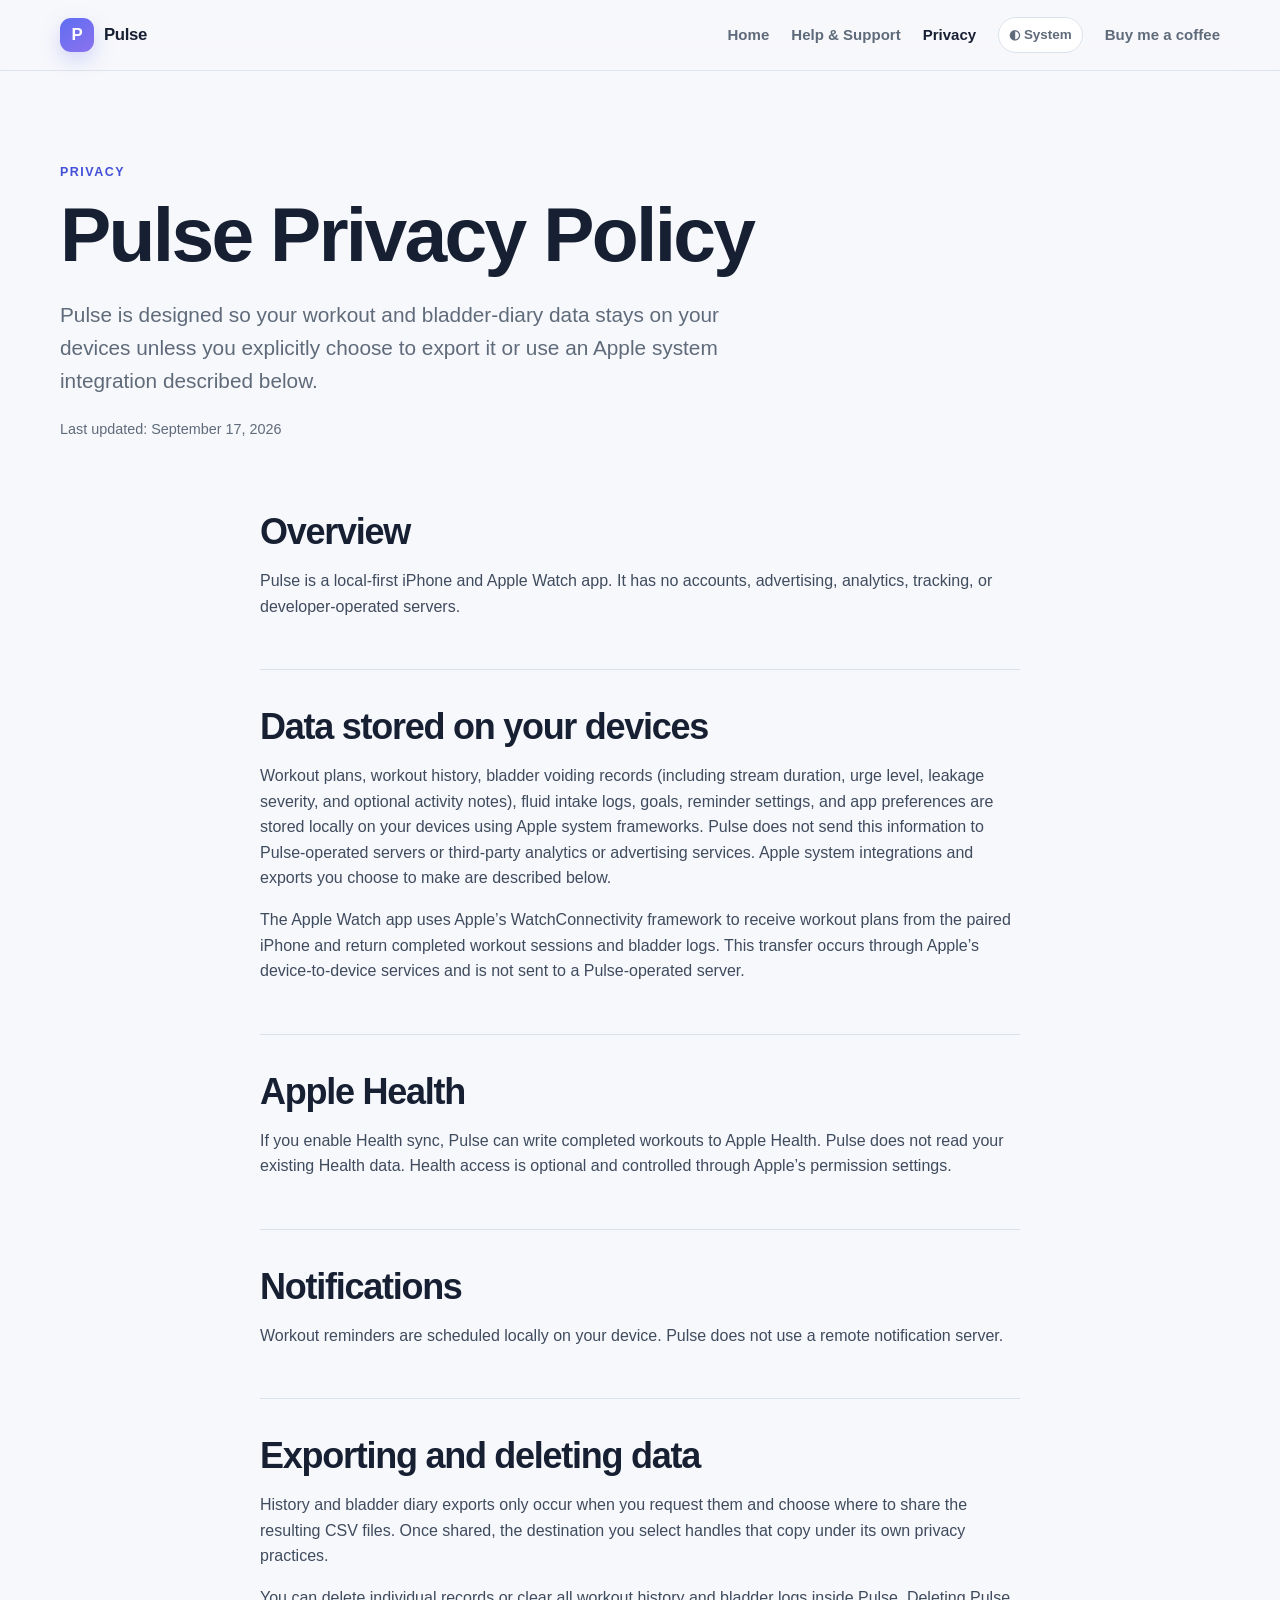
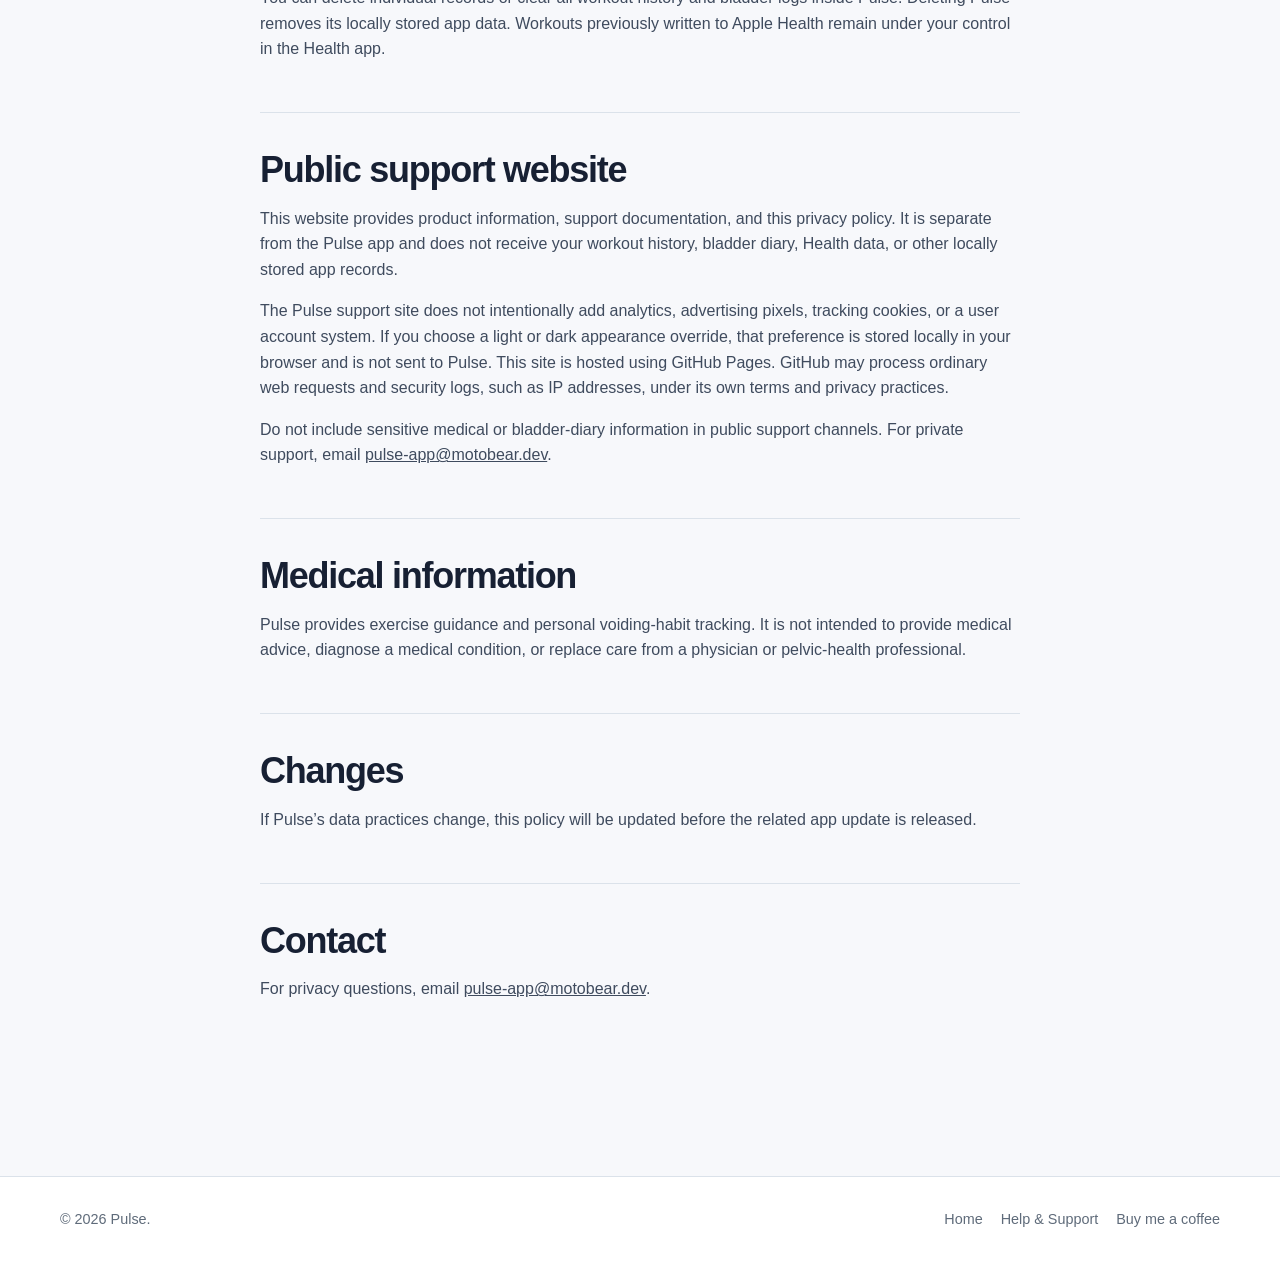
==== commit 2ad8373b: "Align privacy wording and contact details" ====
--- a/privacy/index.html
+++ b/privacy/index.html
@@ -50,7 +50,7 @@
 
       <section>
         <h2>Data stored on your devices</h2>
-        <p>Workout plans, workout history, bladder voiding records (including stream duration, urge level, leakage severity, and optional activity notes), fluid intake logs, goals, reminder settings, and app preferences are stored locally on your devices using Apple system frameworks. Pulse does not transmit this information to the developer or to third parties.</p>
+        <p>Workout plans, workout history, bladder voiding records (including stream duration, urge level, leakage severity, and optional activity notes), fluid intake logs, goals, reminder settings, and app preferences are stored locally on your devices using Apple system frameworks. Pulse does not send this information to Pulse-operated servers or third-party analytics or advertising services. Apple system integrations and exports you choose to make are described below.</p>
         <p>The Apple Watch app uses Apple’s WatchConnectivity framework to receive workout plans from the paired iPhone and return completed workout sessions and bladder logs. This transfer occurs through Apple’s device-to-device services and is not sent to a Pulse-operated server.</p>
       </section>
 
@@ -74,7 +74,7 @@
         <h2>Public support website</h2>
         <p>This website provides product information, support documentation, and this privacy policy. It is separate from the Pulse app and does not receive your workout history, bladder diary, Health data, or other locally stored app records.</p>
         <p>The Pulse support site does not intentionally add analytics, advertising pixels, tracking cookies, or a user account system. If you choose a light or dark appearance override, that preference is stored locally in your browser and is not sent to Pulse. This site is hosted using GitHub Pages. GitHub may process ordinary web requests and security logs, such as IP addresses, under its own terms and privacy practices.</p>
-        <p>Do not include sensitive medical or bladder-diary information in public support channels. Use the private support contact listed on Pulse’s App Store page when you need to contact the developer.</p>
+        <p>Do not include sensitive medical or bladder-diary information in public support channels. For private support, email <a href="mailto:pulse-app@motobear.dev">pulse-app@motobear.dev</a>.</p>
       </section>
 
       <section>
@@ -89,7 +89,7 @@
 
       <section>
         <h2>Contact</h2>
-        <p>For privacy questions, use the private developer contact published on Pulse’s public support page or App Store listing.</p>
+        <p>For privacy questions, email <a href="mailto:pulse-app@motobear.dev">pulse-app@motobear.dev</a>.</p>
       </section>
     </article>
   </main>
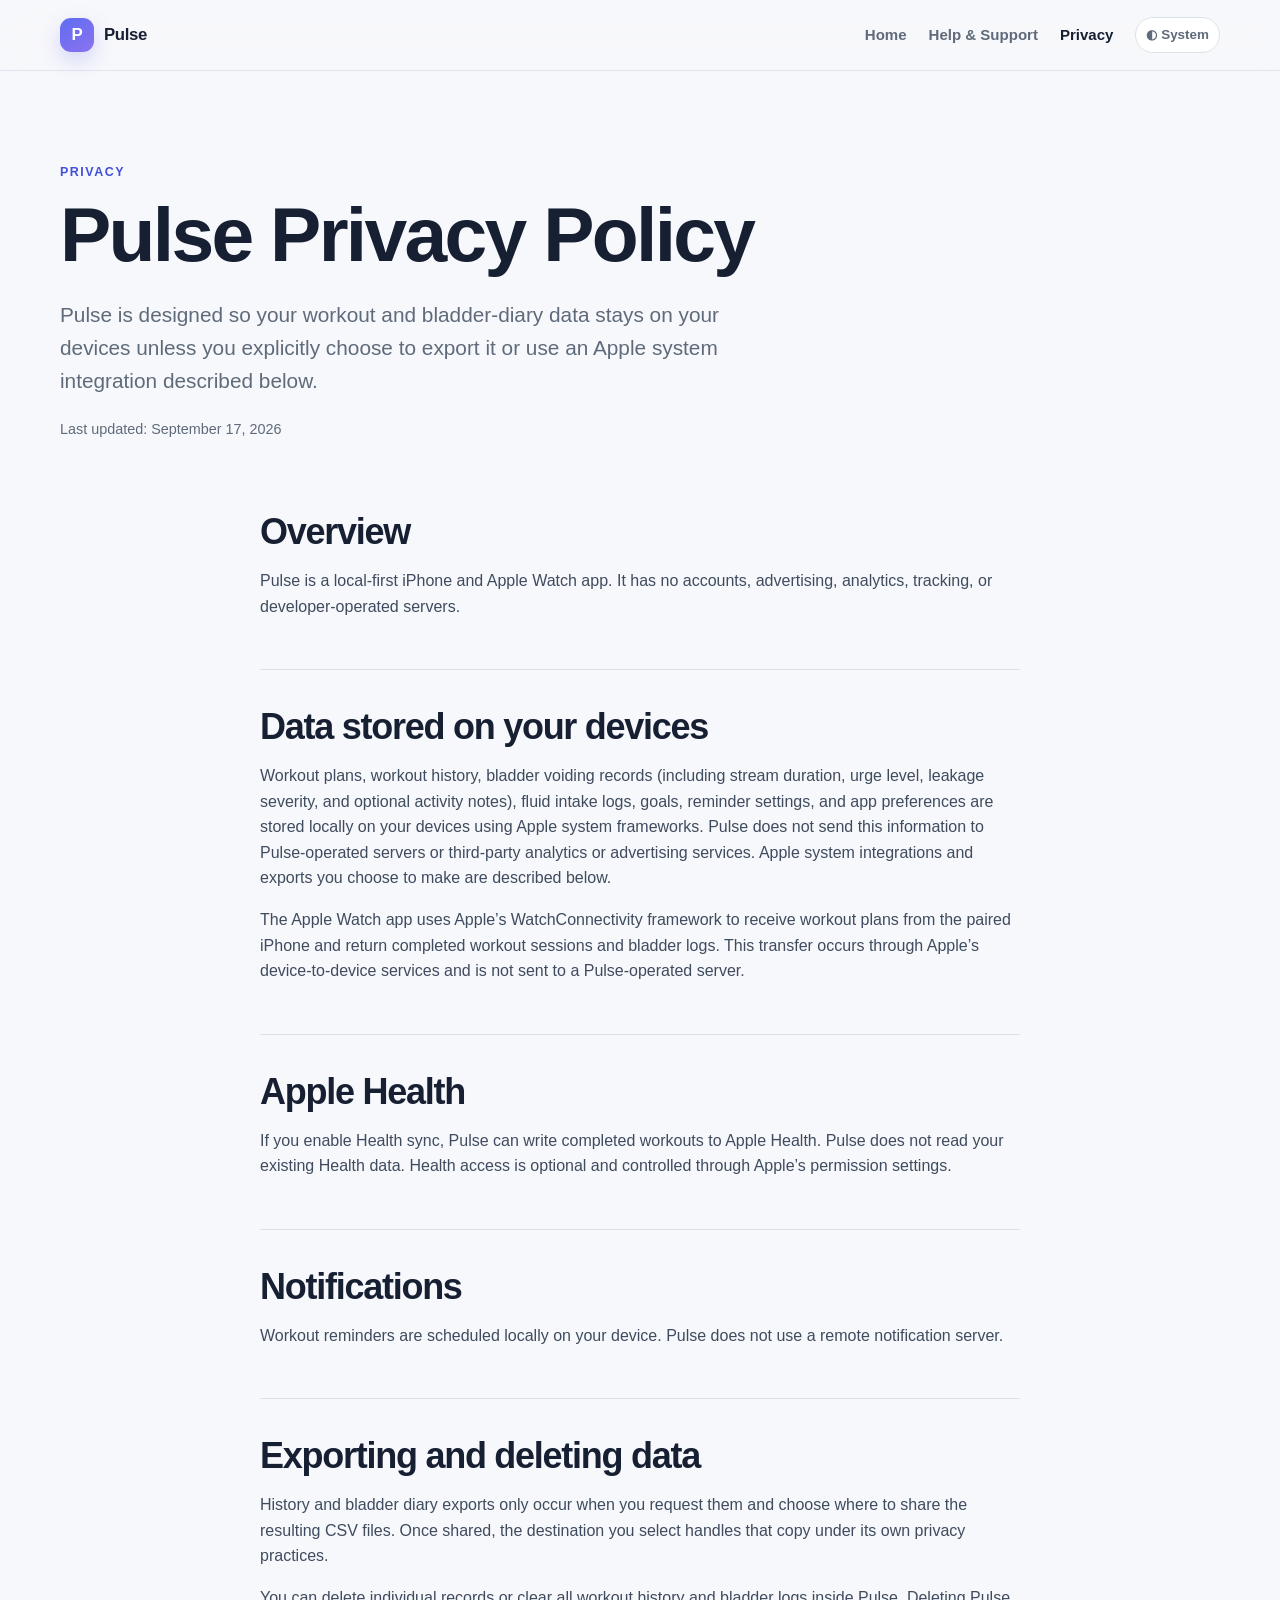
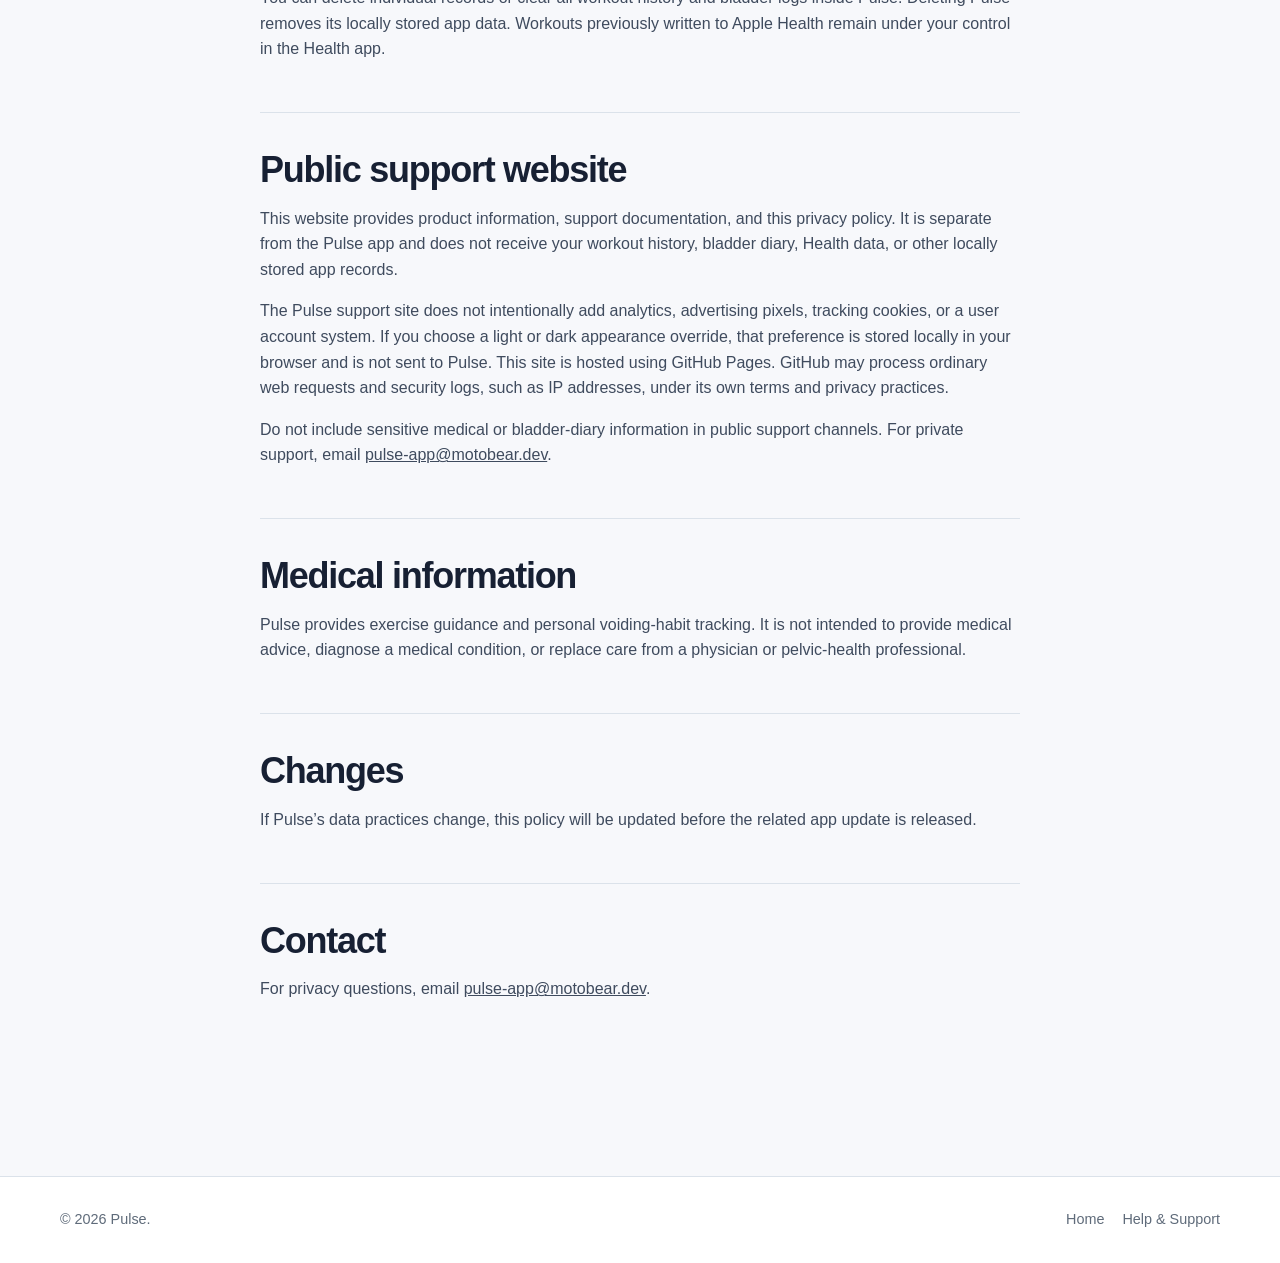
==== commit 1e08473b: "Keep donation link in FAQ only" ====
--- a/privacy/index.html
+++ b/privacy/index.html
@@ -29,7 +29,6 @@
         <a href="../support/">Help &amp; Support</a>
         <a href="./" aria-current="page">Privacy</a>
         <button class="theme-toggle" type="button" aria-label="Theme: System. Switch to light theme.">◐ System</button>
-        <a href="https://buymeacoffee.com/motobear" target="_blank" rel="noopener noreferrer" aria-label="Buy me a coffee (opens in a new tab)">Buy me a coffee</a>
       </nav>
     </div>
   </header>
@@ -95,7 +94,7 @@
   </main>
 
   <footer class="site-footer">
-    <div class="shell footer-wrap"><p>© 2026 Pulse.</p><nav aria-label="Footer navigation"><a href="../">Home</a><a href="../support/">Help &amp; Support</a><a href="https://buymeacoffee.com/motobear" target="_blank" rel="noopener noreferrer">Buy me a coffee</a></nav></div>
+    <div class="shell footer-wrap"><p>© 2026 Pulse.</p><nav aria-label="Footer navigation"><a href="../">Home</a><a href="../support/">Help &amp; Support</a></nav></div>
   </footer>
 </body>
 </html>
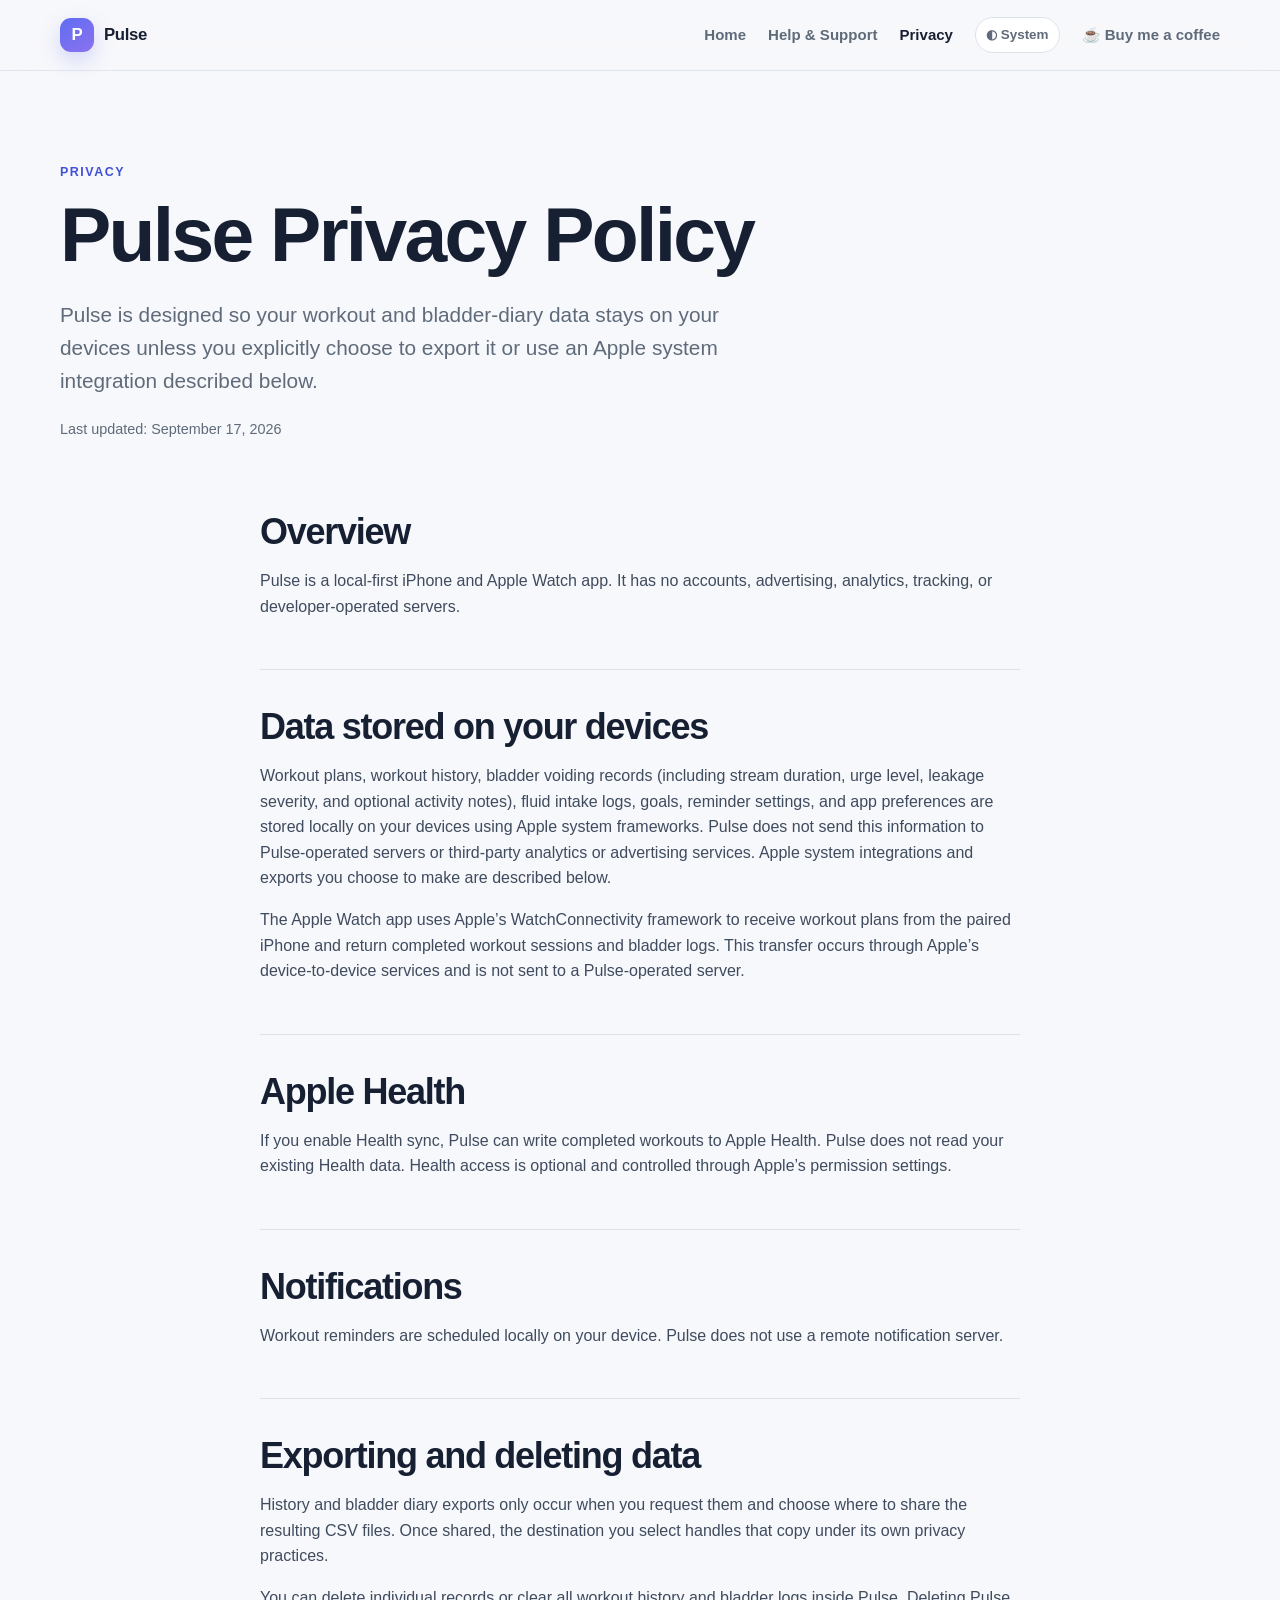
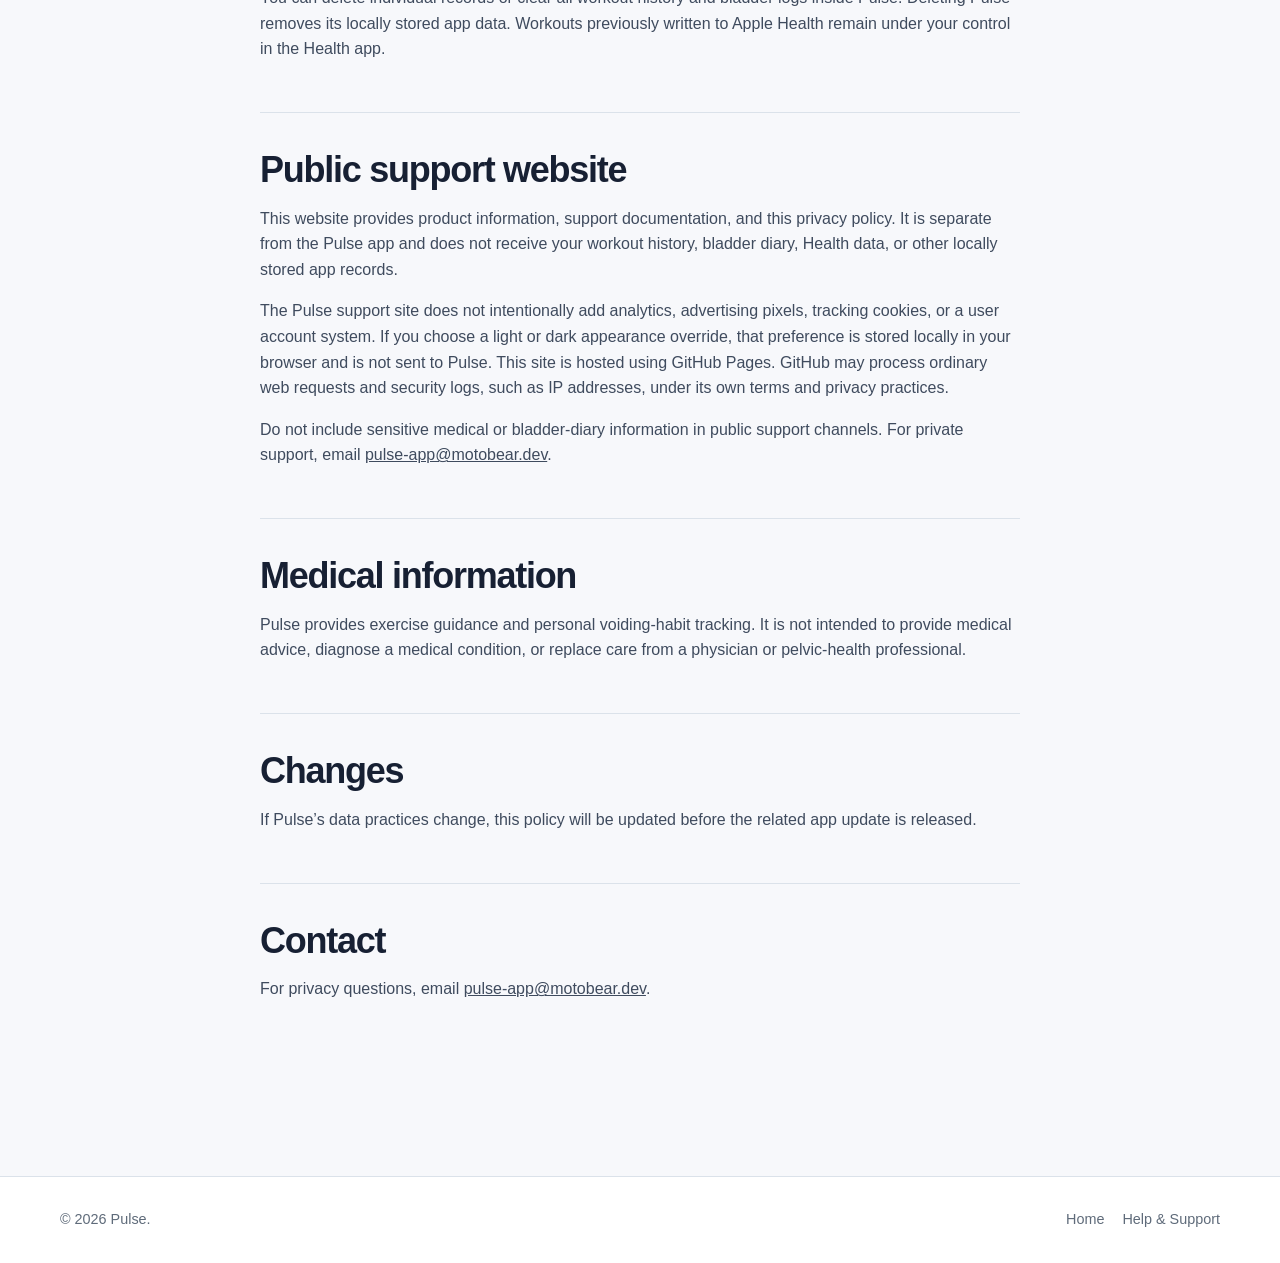
==== commit 7a42dcc1: "Restore donation link in site header" ====
--- a/privacy/index.html
+++ b/privacy/index.html
@@ -29,6 +29,7 @@
         <a href="../support/">Help &amp; Support</a>
         <a href="./" aria-current="page">Privacy</a>
         <button class="theme-toggle" type="button" aria-label="Theme: System. Switch to light theme.">◐ System</button>
+        <a href="https://buymeacoffee.com/motobear" target="_blank" rel="noopener noreferrer" aria-label="Buy me a coffee (opens in a new tab)">☕ Buy me a coffee</a>
       </nav>
     </div>
   </header>
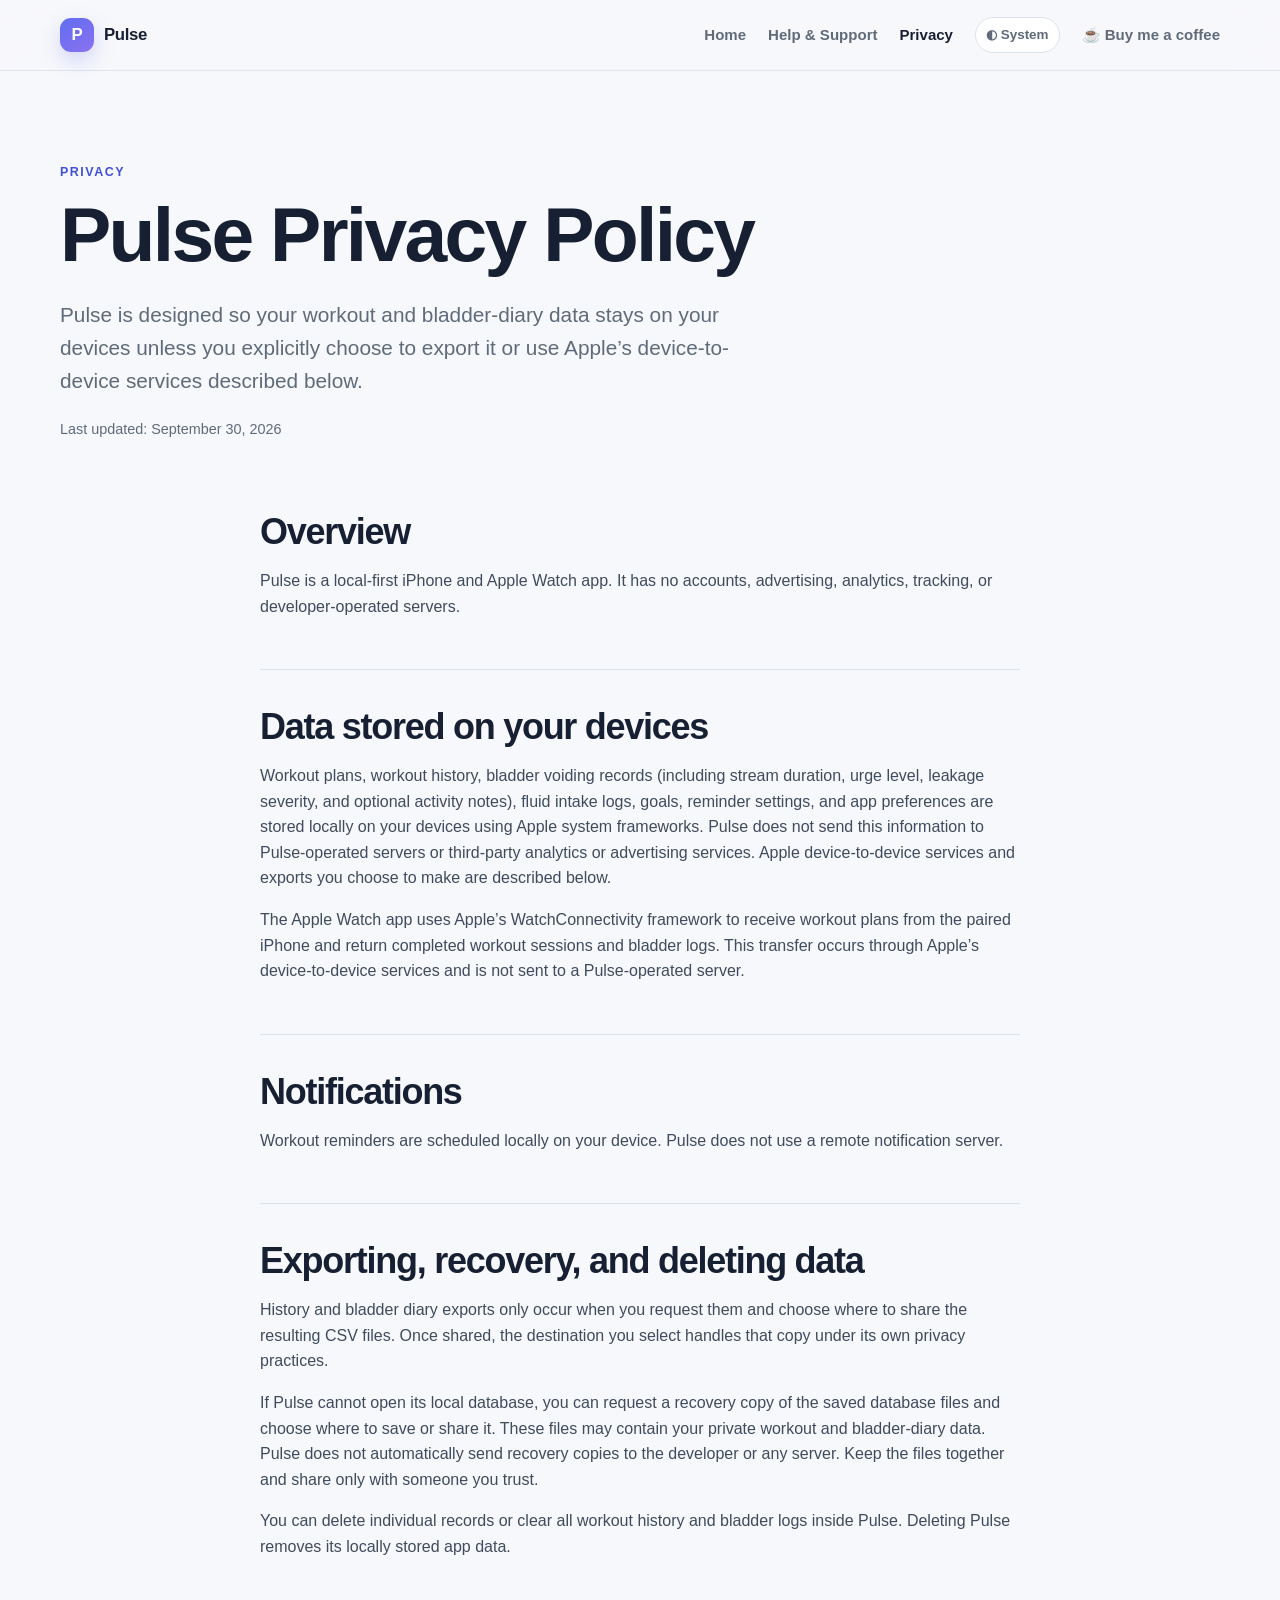
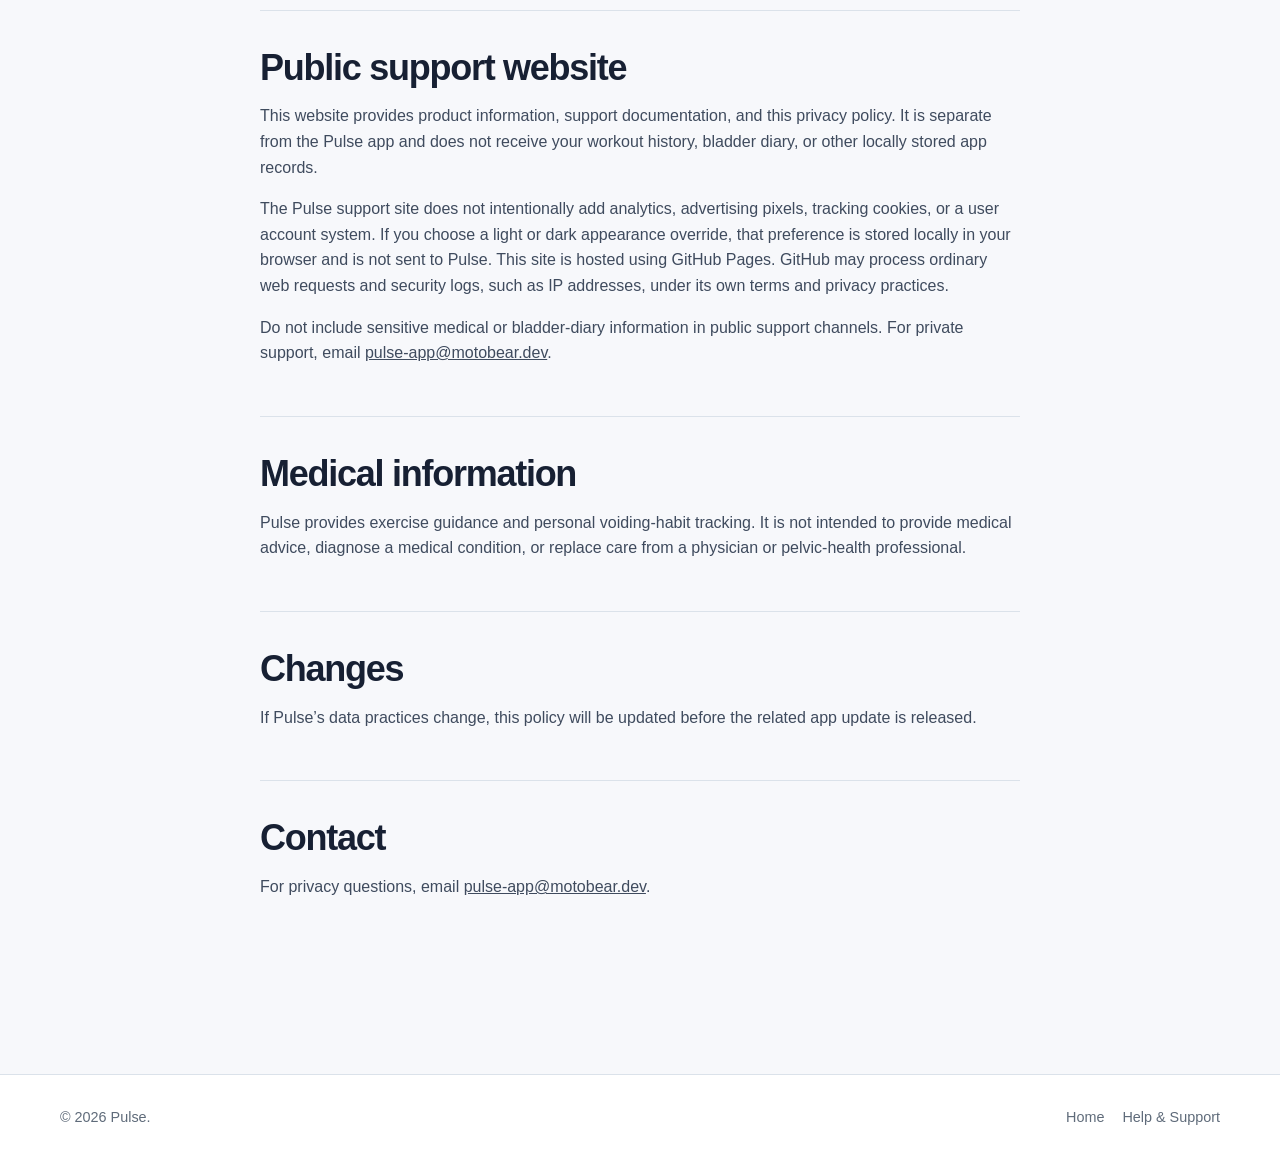
==== commit 62b09b6a: "Sync privacy policy with shipping app" ====
--- a/privacy/index.html
+++ b/privacy/index.html
@@ -5,6 +5,7 @@
   <meta name="viewport" content="width=device-width, initial-scale=1">
   <meta name="description" content="Pulse privacy policy. Pulse is local-first, with no accounts, advertising, analytics, tracking, or developer-operated servers.">
   <meta name="theme-color" content="#f7f8fb">
+  <link rel="icon" href="../assets/favicon.svg" type="image/svg+xml">
   <title>Privacy Policy — Pulse</title>
   <script>
     (() => {
@@ -38,8 +39,8 @@
     <section class="docs-hero shell">
       <p class="eyebrow">Privacy</p>
       <h1>Pulse Privacy Policy</h1>
-      <p class="lede">Pulse is designed so your workout and bladder-diary data stays on your devices unless you explicitly choose to export it or use an Apple system integration described below.</p>
-      <p class="updated">Last updated: September 17, 2026</p>
+      <p class="lede">Pulse is designed so your workout and bladder-diary data stays on your devices unless you explicitly choose to export it or use Apple’s device-to-device services described below.</p>
+      <p class="updated">Last updated: September 30, 2026</p>
     </section>
 
     <article class="policy shell narrow">
@@ -50,13 +51,8 @@
 
       <section>
         <h2>Data stored on your devices</h2>
-        <p>Workout plans, workout history, bladder voiding records (including stream duration, urge level, leakage severity, and optional activity notes), fluid intake logs, goals, reminder settings, and app preferences are stored locally on your devices using Apple system frameworks. Pulse does not send this information to Pulse-operated servers or third-party analytics or advertising services. Apple system integrations and exports you choose to make are described below.</p>
+        <p>Workout plans, workout history, bladder voiding records (including stream duration, urge level, leakage severity, and optional activity notes), fluid intake logs, goals, reminder settings, and app preferences are stored locally on your devices using Apple system frameworks. Pulse does not send this information to Pulse-operated servers or third-party analytics or advertising services. Apple device-to-device services and exports you choose to make are described below.</p>
         <p>The Apple Watch app uses Apple’s WatchConnectivity framework to receive workout plans from the paired iPhone and return completed workout sessions and bladder logs. This transfer occurs through Apple’s device-to-device services and is not sent to a Pulse-operated server.</p>
-      </section>
-
-      <section>
-        <h2>Apple Health</h2>
-        <p>If you enable Health sync, Pulse can write completed workouts to Apple Health. Pulse does not read your existing Health data. Health access is optional and controlled through Apple’s permission settings.</p>
       </section>
 
       <section>
@@ -65,14 +61,15 @@
       </section>
 
       <section>
-        <h2>Exporting and deleting data</h2>
+        <h2>Exporting, recovery, and deleting data</h2>
         <p>History and bladder diary exports only occur when you request them and choose where to share the resulting CSV files. Once shared, the destination you select handles that copy under its own privacy practices.</p>
-        <p>You can delete individual records or clear all workout history and bladder logs inside Pulse. Deleting Pulse removes its locally stored app data. Workouts previously written to Apple Health remain under your control in the Health app.</p>
+        <p>If Pulse cannot open its local database, you can request a recovery copy of the saved database files and choose where to save or share it. These files may contain your private workout and bladder-diary data. Pulse does not automatically send recovery copies to the developer or any server. Keep the files together and share only with someone you trust.</p>
+        <p>You can delete individual records or clear all workout history and bladder logs inside Pulse. Deleting Pulse removes its locally stored app data.</p>
       </section>
 
       <section>
         <h2>Public support website</h2>
-        <p>This website provides product information, support documentation, and this privacy policy. It is separate from the Pulse app and does not receive your workout history, bladder diary, Health data, or other locally stored app records.</p>
+        <p>This website provides product information, support documentation, and this privacy policy. It is separate from the Pulse app and does not receive your workout history, bladder diary, or other locally stored app records.</p>
         <p>The Pulse support site does not intentionally add analytics, advertising pixels, tracking cookies, or a user account system. If you choose a light or dark appearance override, that preference is stored locally in your browser and is not sent to Pulse. This site is hosted using GitHub Pages. GitHub may process ordinary web requests and security logs, such as IP addresses, under its own terms and privacy practices.</p>
         <p>Do not include sensitive medical or bladder-diary information in public support channels. For private support, email <a href="mailto:pulse-app@motobear.dev">pulse-app@motobear.dev</a>.</p>
       </section>
--- a/assets/site.css
+++ b/assets/site.css
@@ -365,6 +365,42 @@
   box-shadow: 0 16px 38px rgba(31, 42, 68, 0.11);
 }
 
+.watch-screenshots {
+  margin-top: 24px;
+}
+.watch-screenshots h3 {
+  margin: 0 0 14px;
+}
+.watch-screenshot-grid {
+  display: grid;
+  grid-template-columns: repeat(3, minmax(140px, 190px));
+  gap: 18px;
+}
+.watch-screenshot-grid figure {
+  margin: 0;
+}
+.watch-screenshot-grid img {
+  display: block;
+  width: 100%;
+  border-radius: 24px;
+  border: 1px solid var(--screenshot-border);
+  box-shadow: 0 12px 28px rgba(31, 42, 68, 0.1);
+}
+
+@media (max-width: 620px) {
+  .watch-screenshot-grid {
+    grid-template-columns: repeat(3, minmax(150px, 1fr));
+    overflow-x: auto;
+    padding-bottom: 10px;
+    scroll-snap-type: x proximity;
+  }
+
+  .watch-screenshot-grid figure {
+    min-width: 150px;
+    scroll-snap-align: start;
+  }
+}
+
 .callout {
   display: flex;
   align-items: center;
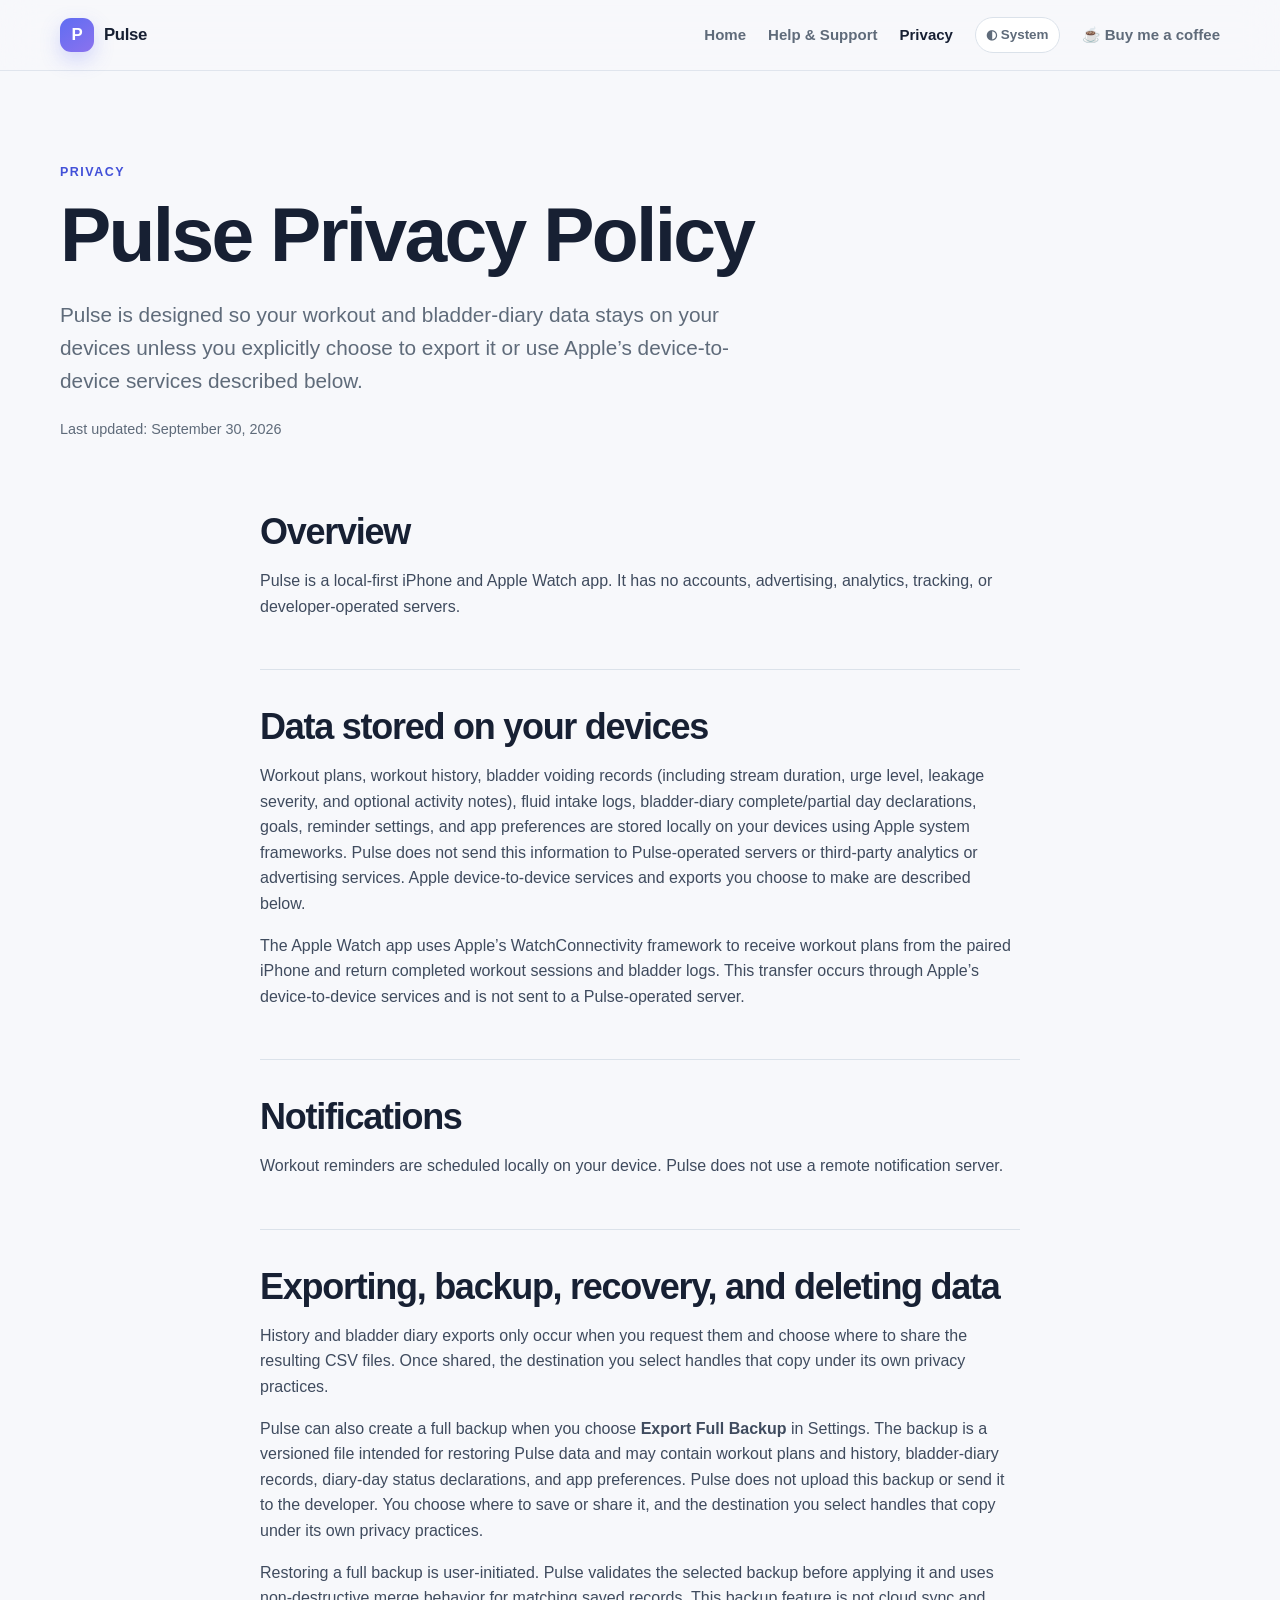
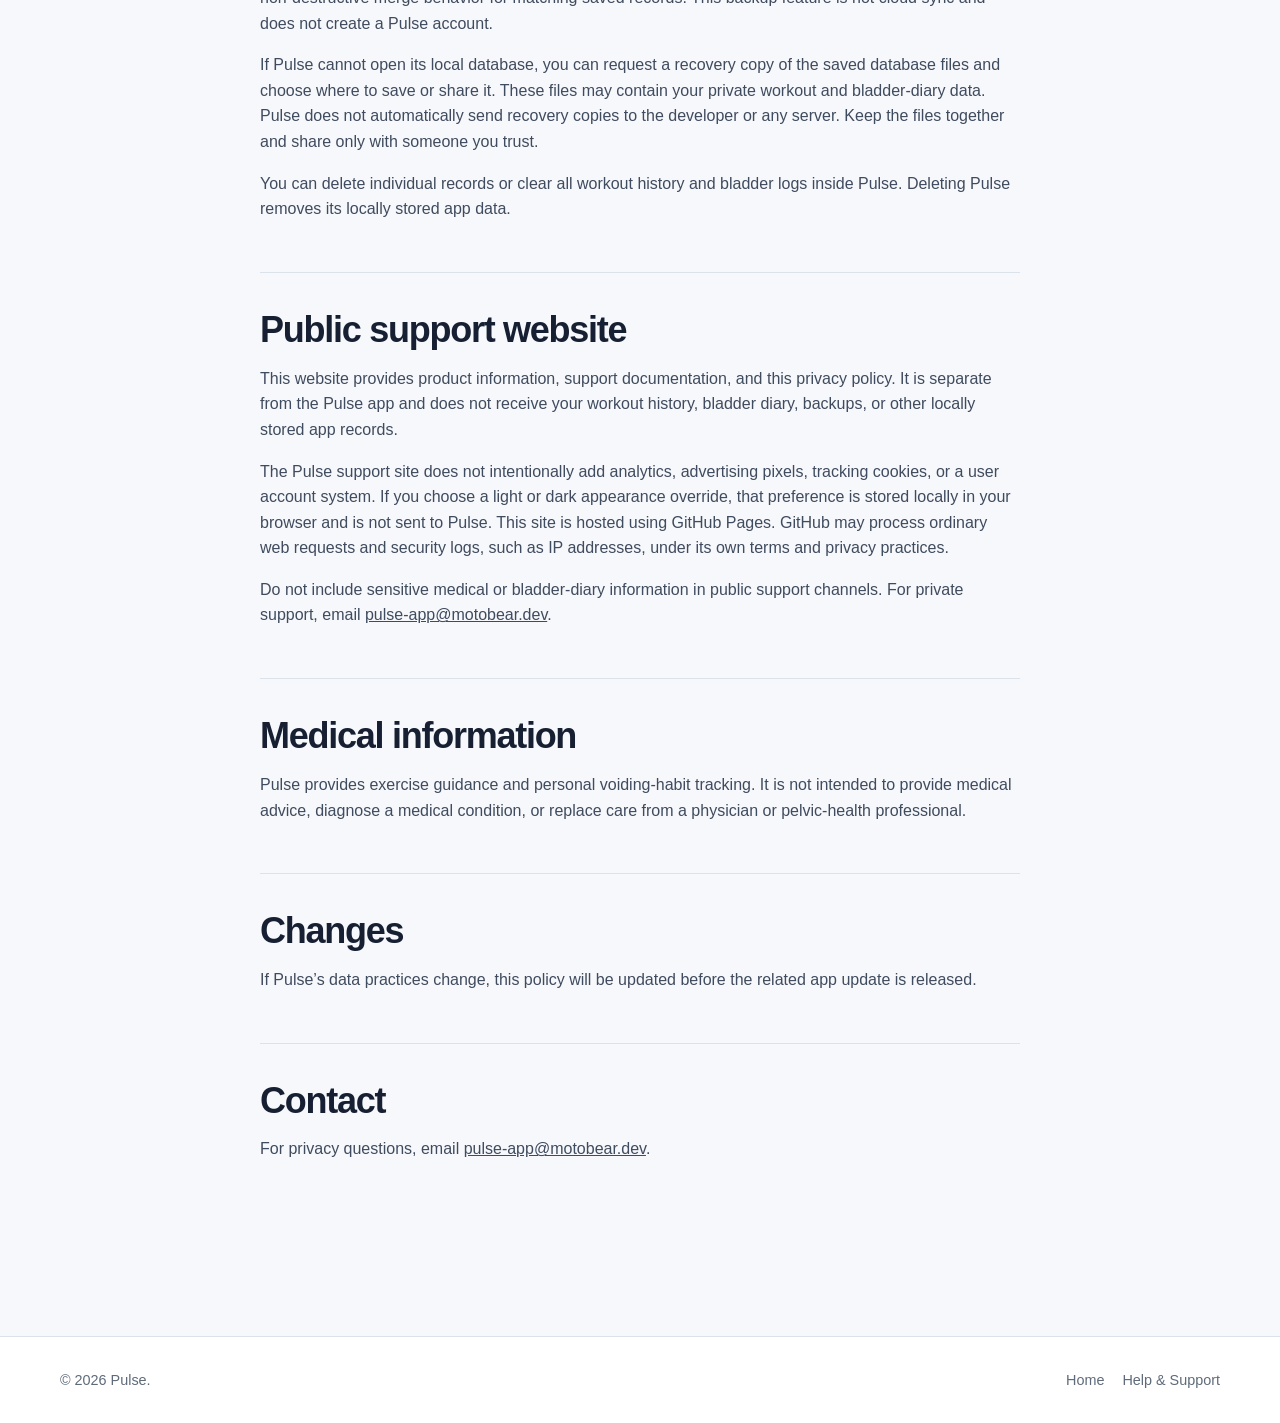
==== commit fe187024: "Document Pulse backup and diary status privacy" ====
--- a/privacy/index.html
+++ b/privacy/index.html
@@ -51,7 +51,7 @@
 
       <section>
         <h2>Data stored on your devices</h2>
-        <p>Workout plans, workout history, bladder voiding records (including stream duration, urge level, leakage severity, and optional activity notes), fluid intake logs, goals, reminder settings, and app preferences are stored locally on your devices using Apple system frameworks. Pulse does not send this information to Pulse-operated servers or third-party analytics or advertising services. Apple device-to-device services and exports you choose to make are described below.</p>
+        <p>Workout plans, workout history, bladder voiding records (including stream duration, urge level, leakage severity, and optional activity notes), fluid intake logs, bladder-diary complete/partial day declarations, goals, reminder settings, and app preferences are stored locally on your devices using Apple system frameworks. Pulse does not send this information to Pulse-operated servers or third-party analytics or advertising services. Apple device-to-device services and exports you choose to make are described below.</p>
         <p>The Apple Watch app uses Apple’s WatchConnectivity framework to receive workout plans from the paired iPhone and return completed workout sessions and bladder logs. This transfer occurs through Apple’s device-to-device services and is not sent to a Pulse-operated server.</p>
       </section>
 
@@ -61,15 +61,17 @@
       </section>
 
       <section>
-        <h2>Exporting, recovery, and deleting data</h2>
+        <h2>Exporting, backup, recovery, and deleting data</h2>
         <p>History and bladder diary exports only occur when you request them and choose where to share the resulting CSV files. Once shared, the destination you select handles that copy under its own privacy practices.</p>
+        <p>Pulse can also create a full backup when you choose <strong>Export Full Backup</strong> in Settings. The backup is a versioned file intended for restoring Pulse data and may contain workout plans and history, bladder-diary records, diary-day status declarations, and app preferences. Pulse does not upload this backup or send it to the developer. You choose where to save or share it, and the destination you select handles that copy under its own privacy practices.</p>
+        <p>Restoring a full backup is user-initiated. Pulse validates the selected backup before applying it and uses non-destructive merge behavior for matching saved records. This backup feature is not cloud sync and does not create a Pulse account.</p>
         <p>If Pulse cannot open its local database, you can request a recovery copy of the saved database files and choose where to save or share it. These files may contain your private workout and bladder-diary data. Pulse does not automatically send recovery copies to the developer or any server. Keep the files together and share only with someone you trust.</p>
         <p>You can delete individual records or clear all workout history and bladder logs inside Pulse. Deleting Pulse removes its locally stored app data.</p>
       </section>
 
       <section>
         <h2>Public support website</h2>
-        <p>This website provides product information, support documentation, and this privacy policy. It is separate from the Pulse app and does not receive your workout history, bladder diary, or other locally stored app records.</p>
+        <p>This website provides product information, support documentation, and this privacy policy. It is separate from the Pulse app and does not receive your workout history, bladder diary, backups, or other locally stored app records.</p>
         <p>The Pulse support site does not intentionally add analytics, advertising pixels, tracking cookies, or a user account system. If you choose a light or dark appearance override, that preference is stored locally in your browser and is not sent to Pulse. This site is hosted using GitHub Pages. GitHub may process ordinary web requests and security logs, such as IP addresses, under its own terms and privacy practices.</p>
         <p>Do not include sensitive medical or bladder-diary information in public support channels. For private support, email <a href="mailto:pulse-app@motobear.dev">pulse-app@motobear.dev</a>.</p>
       </section>
